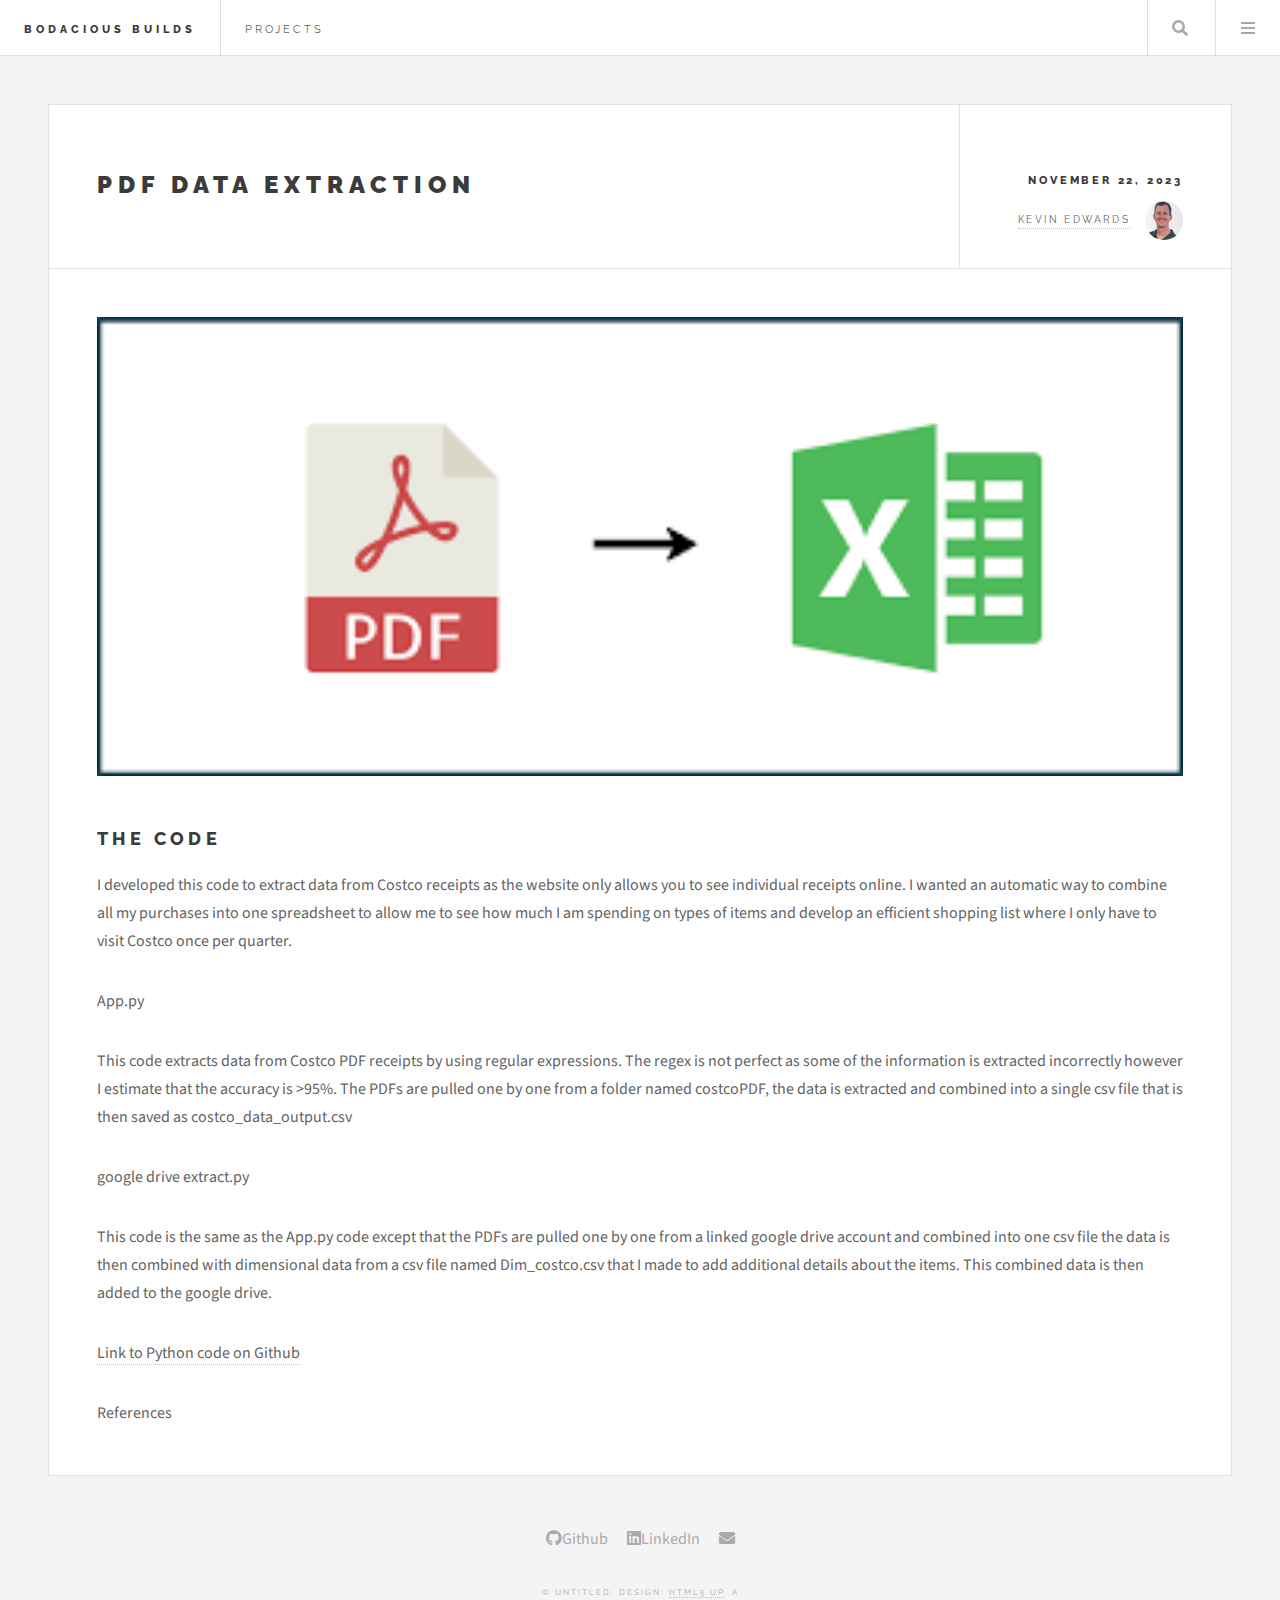
==== eink.html @ 1d0c74a5 "Rename eink to eink.html" ====
<!DOCTYPE HTML>
<!--
	Future Imperfect by HTML5 UP
	html5up.net | @ajlkn
	Free for personal and commercial use under the CCA 3.0 license (html5up.net/license)
-->
<html>
	<head>
		<title>PDF Data Extraction</title>
		<meta charset="utf-8" />
		<meta name="viewport" content="width=device-width, initial-scale=1, user-scalable=no" />
		<link rel="stylesheet" href="assets2/css/main.css" />
	</head>
	<body class="single is-preload">

		<!-- Wrapper -->
			<div id="wrapper">

				<!-- Header -->
					<header id="header">
						<h1><a href="index.html">Bodacious Builds</a></h1>
						<nav class="links">
							<ul>
								<li><a href="index.html">Projects</a></li>
								<!-- <li><a href="webapp.html">Web Application</a></li> -->
								<!-- <li><a href="#">Feugiat</a></li>
								<li><a href="#">Tempus</a></li>
								<li><a href="#">Adipiscing</a></li> -->
							</ul>
						</nav>
						<nav class="main">
							<ul>
								<li class="search">
									<a class="fa-search" href="#search">Search</a>
									<form id="search" method="get" action="#">
										<input type="text" name="query" placeholder="Search" />
									</form>
								</li>
								<li class="menu">
									<a class="fa-bars" href="#menu">Menu</a>
								</li>
							</ul>
						</nav>
					</header>

				<!-- Menu -->
					<section id="menu">

						<!-- Search -->
							<section>
								<form class="search" method="get" action="#">
									<input type="text" name="query" placeholder="Search" />
								</form>
							</section>

						<!-- Links -->
							<section>
								<ul class="links">
									<li>
										<a href="#">
											<h3>Lorem ipsum</h3>
											<p>Feugiat tempus veroeros dolor</p>
										</a>
									</li>
									<li>
										<a href="#">
											<h3>Dolor sit amet</h3>
											<p>Sed vitae justo condimentum</p>
										</a>
									</li>
									<li>
										<a href="#">
											<h3>Feugiat veroeros</h3>
											<p>Phasellus sed ultricies mi congue</p>
										</a>
									</li>
									<li>
										<a href="#">
											<h3>Etiam sed consequat</h3>
											<p>Porta lectus amet ultricies</p>
										</a>
									</li>
								</ul>
							</section>

						<!-- Actions -->
							<section>
								<ul class="actions stacked">
									<li><a href="#" class="button large fit">Log In</a></li>
								</ul>
							</section>

					</section>

				<!-- Main -->
					<div id="main">

						<!-- Post -->
							<article class="post">
								<header>
									<div class="title">
										<h2><a href="#">PDF Data Extraction</a></h2>
										
									</div>
									<div class="meta">
										<time class="published" datetime="2021-10-31">November 22, 2023</time>
										<a href="https://www.linkedin.com/in/kevin-edwards-a8335911/" class="author"><span class="name">Kevin Edwards</span><img src="images/avatar.png" alt="" /></a>
									</div>
								</header>
								<!-- <span class="image featured"><img src="images/2021_finished3.JPG"  alt="" /></span>
								<h2>Functionality</h2>
								<p> The new design functioned by the trick-or-treater pressing the button for the candy they wanted and the conveyor belt activated to dispense the candy to the ramp which would then fall in to the trick-or-treater's hand or bag. The button also updated the graph shown on the ipad. The LED lights did a chase pattern that was not tied to the buttons at all. It just cycled through the color spectrum in a loop. Also, as you may have already noticed, I ran out of white filament and replaced it with black for the nerds conveyor belt holder.</p> <h2>The Build</h2>
								<span class="image featured"><img src="images/2021_conveyor2.JPG" alt="" /></span> -->
                                <span class="image featured"><img src="images/pdf_to_excel.png"  alt="" /></span>
									<h2>The Code</h2>
										<p>I developed this code to extract data from Costco receipts as the website only allows you to see individual receipts online. I wanted an automatic way to combine all my purchases into one spreadsheet to allow me to see how much I am spending on types of items and develop an efficient shopping list where I only have to visit Costco once per quarter.</p>
								<p>App.py</p>
<p>This code extracts data from Costco PDF receipts by using regular expressions. The regex is not perfect as some of the information is extracted incorrectly however I estimate that the accuracy is >95%. The PDFs are pulled one by one from a folder named costcoPDF, the data is extracted and combined into a single csv file that is then saved as costco_data_output.csv
</p>
								<p>
google drive extract.py</p>
<p>
This code is the same as the App.py code except that the PDFs are pulled one by one from a linked google drive account and combined into one csv file the data is then combined with dimensional data from a csv file named Dim_costco.csv that I made to add additional details about the items. This combined data is then added to the google drive. </p>
									<p><a href="https://github.com/kedwards0107/costco_receipt">Link to Python code on Github</a></p>
								<p> References </p>
									

									<!-- <h2>The Data</h2>
								<span class="image featured"><img src="images/Data_2021.png" alt="" /></span>
								
								<p>As you can see in the google sheet screenshot above, it was a close race with KitKats bearly winning. This was a very busy year with 170 trick-or-treaters. 
									<p><a href="https://docs.google.com/spreadsheets/d/1M19RsCjI-zFv2LCHNa5BLOOcssgqaJ_JMMQyHRoKZlw/edit?usp=sharing">Link to the Google Sheet</a></p>
									<h2>Sources</h2>
									<p>Credit and thanks for how to link Python to Google Sheets goes to "Tech with Tim - Python Google Sheets API Tutorial - 2019" -  <a href="https://www.youtube.com/watch?v=cnPlKLEGR7E&list=LLQ9okj1k2C-JgQ5nJuMXRaA&index=17&t=372s">Link to YouTube video</a></p> -->
								<!-- <footer>
									<ul class="stats">
										<li><a href="#">General</a></li>
										<li><a href="#" class="icon solid fa-heart">28</a></li>
										<li><a href="#" class="icon solid fa-comment">128</a></li>
									</ul>
								</footer> -->
							</article>

					</div>

				<!-- Footer -->
					<section id="footer">
						<ul class="icons">
							<li><a href="https://github.com/kedwards0107"><span class="icon brands fa-github" class="label">Github</span></a></li>

							<li><a href="https://www.linkedin.com/in/kevin-edwards-a8335911/"><span class="icon brands fa-linkedin" class="icon brands fa-linkedin" class="label">LinkedIn</span></a></li>
							
							<li><a href="mailto: kedwards0107@gmail.com" class="icon solid fa-envelope"><span class="label">Email</span></a></li>
						</ul>
						<p class="copyright">&copy; Untitled. Design: <a href="http://html5up.net">HTML5 UP</a>. a</p>
					</section>

			</div>

		<!-- Scripts -->
			<script src="assets2/js/jquery.min.js"></script>
			<script src="assets2/js/browser.min.js"></script>
			<script src="assets2/js/breakpoints.min.js"></script>
			<script src="assets2/js/util.js"></script>
			<script src="assets2/js/main.js"></script>

	</body>
</html>
---- assets2/css/main.css ----
@import url(fontawesome-all.min.css);
@import url("https://fonts.googleapis.com/css?family=Source+Sans+Pro:400,700|Raleway:400,800,900");

/*
	Future Imperfect by HTML5 UP
	html5up.net | @ajlkn
	Free for personal and commercial use under the CCA 3.0 license (html5up.net/license)
*/

html, body, div, span, applet, object,
iframe, h1, h2, h3, h4, h5, h6, p, blockquote,
pre, a, abbr, acronym, address, big, cite,
code, del, dfn, em, img, ins, kbd, q, s, samp,
small, strike, strong, sub, sup, tt, var, b,
u, i, center, dl, dt, dd, ol, ul, li, fieldset,
form, label, legend, table, caption, tbody,
tfoot, thead, tr, th, td, article, aside,
canvas, details, embed, figure, figcaption,
footer, header, hgroup, menu, nav, output, ruby,
section, summary, time, mark, audio, video {
	margin: 0;
	padding: 0;
	border: 0;
	font-size: 100%;
	font: inherit;
	vertical-align: baseline;}

article, aside, details, figcaption, figure,
footer, header, hgroup, menu, nav, section {
	display: block;}

body {
	line-height: 1;
}

ol, ul {
	list-style: none;
}

blockquote, q {
	quotes: none;
}

	blockquote:before, blockquote:after, q:before, q:after {
		content: '';
		content: none;
	}

table {
	border-collapse: collapse;
	border-spacing: 0;
}

body {
	-webkit-text-size-adjust: none;
}

mark {
	background-color: transparent;
	color: inherit;
}

input::-moz-focus-inner {
	border: 0;
	padding: 0;
}

input, select, textarea {
	-moz-appearance: none;
	-webkit-appearance: none;
	-ms-appearance: none;
	appearance: none;
}

/* Basic */

	@-ms-viewport {
		width: device-width;
	}

	body {
		-ms-overflow-style: scrollbar;
	}

	@media screen and (max-width: 480px) {

		html, body {
			min-width: 320px;
		}

	}

	html {
		box-sizing: border-box;
	}

	*, *:before, *:after {
		box-sizing: inherit;
	}

	body {
		background: #f4f4f4;
	}

		body.is-preload *, body.is-preload *:before, body.is-preload *:after {
			-moz-animation: none !important;
			-webkit-animation: none !important;
			-ms-animation: none !important;
			animation: none !important;
			-moz-transition: none !important;
			-webkit-transition: none !important;
			-ms-transition: none !important;
			transition: none !important;
		}

/* Type */

	body, input, select, textarea {
		color: #646464;
		font-family: "Source Sans Pro", Helvetica, sans-serif;
		font-size: 14pt;
		font-weight: 400;
		line-height: 1.75;
	}

		@media screen and (max-width: 1680px) {

			body, input, select, textarea {
				font-size: 12pt;
			}

		}

		@media screen and (max-width: 1280px) {

			body, input, select, textarea {
				font-size: 12pt;
			}

		}

		@media screen and (max-width: 980px) {

			body, input, select, textarea {
				font-size: 12pt;
			}

		}

		@media screen and (max-width: 736px) {

			body, input, select, textarea {
				font-size: 12pt;
			}

		}

		@media screen and (max-width: 480px) {

			body, input, select, textarea {
				font-size: 12pt;
			}

		}

	a {
		-moz-transition: color 0.2s ease, border-bottom-color 0.2s ease;
		-webkit-transition: color 0.2s ease, border-bottom-color 0.2s ease;
		-ms-transition: color 0.2s ease, border-bottom-color 0.2s ease;
		transition: color 0.2s ease, border-bottom-color 0.2s ease;
		border-bottom: dotted 1px rgba(160, 160, 160, 0.65);
		color: inherit;
		text-decoration: none;
	}

		a:before {
			-moz-transition: color 0.2s ease;
			-webkit-transition: color 0.2s ease;
			-ms-transition: color 0.2s ease;
			transition: color 0.2s ease;
		}

		a:hover {
			border-bottom-color: transparent;
			color: #2ebaae !important;
		}

			a:hover:before {
				color: #2ebaae !important;
			}

	strong, b {
		color: #3c3b3b;
		font-weight: 700;
	}

	em, i {
		font-style: italic;
	}

	p {
		margin: 0 0 2em 0;
	}

	h1, h2, h3, h4, h5, h6 {
		color: #3c3b3b;
		font-family: "Raleway", Helvetica, sans-serif;
		font-weight: 800;
		letter-spacing: 0.25em;
		line-height: 1.65;
		margin: 0 0 1em 0;
		text-transform: uppercase;
	}

		h1 a, h2 a, h3 a, h4 a, h5 a, h6 a {
			color: inherit;
			border-bottom: 0;
		}

	h2 {
		font-size: 1.1em;
	}

	h3 {
		font-size: 0.9em;
	}

	h4 {
		font-size: 0.7em;
	}

	h5 {
		font-size: 0.7em;
	}

	h6 {
		font-size: 0.7em;
	}

	sub {
		font-size: 0.8em;
		position: relative;
		top: 0.5em;
	}

	sup {
		font-size: 0.8em;
		position: relative;
		top: -0.5em;
	}

	blockquote {
		border-left: solid 4px rgba(160, 160, 160, 0.3);
		font-style: italic;
		margin: 0 0 2em 0;
		padding: 0.5em 0 0.5em 2em;
	}

	code {
		background: rgba(160, 160, 160, 0.075);
		border: solid 1px rgba(160, 160, 160, 0.3);
		font-family: "Courier New", monospace;
		font-size: 0.9em;
		margin: 0 0.25em;
		padding: 0.25em 0.65em;
	}

	pre {
		-webkit-overflow-scrolling: touch;
		font-family: "Courier New", monospace;
		font-size: 0.9em;
		margin: 0 0 2em 0;
	}

		pre code {
			display: block;
			line-height: 1.75em;
			padding: 1em 1.5em;
			overflow-x: auto;
		}

	hr {
		border: 0;
		border-bottom: solid 1px rgba(160, 160, 160, 0.3);
		margin: 2em 0;
	}

		hr.major {
			margin: 3em 0;
		}

	.align-left {
		text-align: left;
	}

	.align-center {
		text-align: center;
	}

	.align-right {
		text-align: right;
	}

/* Row */

	.row {
		display: flex;
		flex-wrap: wrap;
		box-sizing: border-box;
		align-items: stretch;
	}

		.row > * {
			box-sizing: border-box;
		}

		.row.gtr-uniform > * > :last-child {
			margin-bottom: 0;
		}

		.row.aln-left {
			justify-content: flex-start;
		}

		.row.aln-center {
			justify-content: center;
		}

		.row.aln-right {
			justify-content: flex-end;
		}

		.row.aln-top {
			align-items: flex-start;
		}

		.row.aln-middle {
			align-items: center;
		}

		.row.aln-bottom {
			align-items: flex-end;
		}

		.row > .imp {
			order: -1;
		}

		.row > .col-1 {
			width: 8.33333%;
		}

		.row > .off-1 {
			margin-left: 8.33333%;
		}

		.row > .col-2 {
			width: 16.66667%;
		}

		.row > .off-2 {
			margin-left: 16.66667%;
		}

		.row > .col-3 {
			width: 25%;
		}

		.row > .off-3 {
			margin-left: 25%;
		}

		.row > .col-4 {
			width: 33.33333%;
		}

		.row > .off-4 {
			margin-left: 33.33333%;
		}

		.row > .col-5 {
			width: 41.66667%;
		}

		.row > .off-5 {
			margin-left: 41.66667%;
		}

		.row > .col-6 {
			width: 50%;
		}

		.row > .off-6 {
			margin-left: 50%;
		}

		.row > .col-7 {
			width: 58.33333%;
		}

		.row > .off-7 {
			margin-left: 58.33333%;
		}

		.row > .col-8 {
			width: 66.66667%;
		}

		.row > .off-8 {
			margin-left: 66.66667%;
		}

		.row > .col-9 {
			width: 75%;
		}

		.row > .off-9 {
			margin-left: 75%;
		}

		.row > .col-10 {
			width: 83.33333%;
		}

		.row > .off-10 {
			margin-left: 83.33333%;
		}

		.row > .col-11 {
			width: 91.66667%;
		}

		.row > .off-11 {
			margin-left: 91.66667%;
		}

		.row > .col-12 {
			width: 100%;
		}

		.row > .off-12 {
			margin-left: 100%;
		}

		.row.gtr-0 {
			margin-top: 0;
			margin-left: 0em;
		}

			.row.gtr-0 > * {
				padding: 0 0 0 0em;
			}

			.row.gtr-0.gtr-uniform {
				margin-top: 0em;
			}

				.row.gtr-0.gtr-uniform > * {
					padding-top: 0em;
				}

		.row.gtr-25 {
			margin-top: 0;
			margin-left: -0.25em;
		}

			.row.gtr-25 > * {
				padding: 0 0 0 0.25em;
			}

			.row.gtr-25.gtr-uniform {
				margin-top: -0.25em;
			}

				.row.gtr-25.gtr-uniform > * {
					padding-top: 0.25em;
				}

		.row.gtr-50 {
			margin-top: 0;
			margin-left: -0.5em;
		}

			.row.gtr-50 > * {
				padding: 0 0 0 0.5em;
			}

			.row.gtr-50.gtr-uniform {
				margin-top: -0.5em;
			}

				.row.gtr-50.gtr-uniform > * {
					padding-top: 0.5em;
				}

		.row {
			margin-top: 0;
			margin-left: -1em;
		}

			.row > * {
				padding: 0 0 0 1em;
			}

			.row.gtr-uniform {
				margin-top: -1em;
			}

				.row.gtr-uniform > * {
					padding-top: 1em;
				}

		.row.gtr-150 {
			margin-top: 0;
			margin-left: -1.5em;
		}

			.row.gtr-150 > * {
				padding: 0 0 0 1.5em;
			}

			.row.gtr-150.gtr-uniform {
				margin-top: -1.5em;
			}

				.row.gtr-150.gtr-uniform > * {
					padding-top: 1.5em;
				}

		.row.gtr-200 {
			margin-top: 0;
			margin-left: -2em;
		}

			.row.gtr-200 > * {
				padding: 0 0 0 2em;
			}

			.row.gtr-200.gtr-uniform {
				margin-top: -2em;
			}

				.row.gtr-200.gtr-uniform > * {
					padding-top: 2em;
				}

		@media screen and (max-width: 1680px) {

			.row {
				display: flex;
				flex-wrap: wrap;
				box-sizing: border-box;
				align-items: stretch;
			}

				.row > * {
					box-sizing: border-box;
				}

				.row.gtr-uniform > * > :last-child {
					margin-bottom: 0;
				}

				.row.aln-left {
					justify-content: flex-start;
				}

				.row.aln-center {
					justify-content: center;
				}

				.row.aln-right {
					justify-content: flex-end;
				}

				.row.aln-top {
					align-items: flex-start;
				}

				.row.aln-middle {
					align-items: center;
				}

				.row.aln-bottom {
					align-items: flex-end;
				}

				.row > .imp-xlarge {
					order: -1;
				}

				.row > .col-1-xlarge {
					width: 8.33333%;
				}

				.row > .off-1-xlarge {
					margin-left: 8.33333%;
				}

				.row > .col-2-xlarge {
					width: 16.66667%;
				}

				.row > .off-2-xlarge {
					margin-left: 16.66667%;
				}

				.row > .col-3-xlarge {
					width: 25%;
				}

				.row > .off-3-xlarge {
					margin-left: 25%;
				}

				.row > .col-4-xlarge {
					width: 33.33333%;
				}

				.row > .off-4-xlarge {
					margin-left: 33.33333%;
				}

				.row > .col-5-xlarge {
					width: 41.66667%;
				}

				.row > .off-5-xlarge {
					margin-left: 41.66667%;
				}

				.row > .col-6-xlarge {
					width: 50%;
				}

				.row > .off-6-xlarge {
					margin-left: 50%;
				}

				.row > .col-7-xlarge {
					width: 58.33333%;
				}

				.row > .off-7-xlarge {
					margin-left: 58.33333%;
				}

				.row > .col-8-xlarge {
					width: 66.66667%;
				}

				.row > .off-8-xlarge {
					margin-left: 66.66667%;
				}

				.row > .col-9-xlarge {
					width: 75%;
				}

				.row > .off-9-xlarge {
					margin-left: 75%;
				}

				.row > .col-10-xlarge {
					width: 83.33333%;
				}

				.row > .off-10-xlarge {
					margin-left: 83.33333%;
				}

				.row > .col-11-xlarge {
					width: 91.66667%;
				}

				.row > .off-11-xlarge {
					margin-left: 91.66667%;
				}

				.row > .col-12-xlarge {
					width: 100%;
				}

				.row > .off-12-xlarge {
					margin-left: 100%;
				}

				.row.gtr-0 {
					margin-top: 0;
					margin-left: 0em;
				}

					.row.gtr-0 > * {
						padding: 0 0 0 0em;
					}

					.row.gtr-0.gtr-uniform {
						margin-top: 0em;
					}

						.row.gtr-0.gtr-uniform > * {
							padding-top: 0em;
						}

				.row.gtr-25 {
					margin-top: 0;
					margin-left: -0.25em;
				}

					.row.gtr-25 > * {
						padding: 0 0 0 0.25em;
					}

					.row.gtr-25.gtr-uniform {
						margin-top: -0.25em;
					}

						.row.gtr-25.gtr-uniform > * {
							padding-top: 0.25em;
						}

				.row.gtr-50 {
					margin-top: 0;
					margin-left: -0.5em;
				}

					.row.gtr-50 > * {
						padding: 0 0 0 0.5em;
					}

					.row.gtr-50.gtr-uniform {
						margin-top: -0.5em;
					}

						.row.gtr-50.gtr-uniform > * {
							padding-top: 0.5em;
						}

				.row {
					margin-top: 0;
					margin-left: -1em;
				}

					.row > * {
						padding: 0 0 0 1em;
					}

					.row.gtr-uniform {
						margin-top: -1em;
					}

						.row.gtr-uniform > * {
							padding-top: 1em;
						}

				.row.gtr-150 {
					margin-top: 0;
					margin-left: -1.5em;
				}

					.row.gtr-150 > * {
						padding: 0 0 0 1.5em;
					}

					.row.gtr-150.gtr-uniform {
						margin-top: -1.5em;
					}

						.row.gtr-150.gtr-uniform > * {
							padding-top: 1.5em;
						}

				.row.gtr-200 {
					margin-top: 0;
					margin-left: -2em;
				}

					.row.gtr-200 > * {
						padding: 0 0 0 2em;
					}

					.row.gtr-200.gtr-uniform {
						margin-top: -2em;
					}

						.row.gtr-200.gtr-uniform > * {
							padding-top: 2em;
						}

		}

		@media screen and (max-width: 1280px) {

			.row {
				display: flex;
				flex-wrap: wrap;
				box-sizing: border-box;
				align-items: stretch;
			}

				.row > * {
					box-sizing: border-box;
				}

				.row.gtr-uniform > * > :last-child {
					margin-bottom: 0;
				}

				.row.aln-left {
					justify-content: flex-start;
				}

				.row.aln-center {
					justify-content: center;
				}

				.row.aln-right {
					justify-content: flex-end;
				}

				.row.aln-top {
					align-items: flex-start;
				}

				.row.aln-middle {
					align-items: center;
				}

				.row.aln-bottom {
					align-items: flex-end;
				}

				.row > .imp-large {
					order: -1;
				}

				.row > .col-1-large {
					width: 8.33333%;
				}

				.row > .off-1-large {
					margin-left: 8.33333%;
				}

				.row > .col-2-large {
					width: 16.66667%;
				}

				.row > .off-2-large {
					margin-left: 16.66667%;
				}

				.row > .col-3-large {
					width: 25%;
				}

				.row > .off-3-large {
					margin-left: 25%;
				}

				.row > .col-4-large {
					width: 33.33333%;
				}

				.row > .off-4-large {
					margin-left: 33.33333%;
				}

				.row > .col-5-large {
					width: 41.66667%;
				}

				.row > .off-5-large {
					margin-left: 41.66667%;
				}

				.row > .col-6-large {
					width: 50%;
				}

				.row > .off-6-large {
					margin-left: 50%;
				}

				.row > .col-7-large {
					width: 58.33333%;
				}

				.row > .off-7-large {
					margin-left: 58.33333%;
				}

				.row > .col-8-large {
					width: 66.66667%;
				}

				.row > .off-8-large {
					margin-left: 66.66667%;
				}

				.row > .col-9-large {
					width: 75%;
				}

				.row > .off-9-large {
					margin-left: 75%;
				}

				.row > .col-10-large {
					width: 83.33333%;
				}

				.row > .off-10-large {
					margin-left: 83.33333%;
				}

				.row > .col-11-large {
					width: 91.66667%;
				}

				.row > .off-11-large {
					margin-left: 91.66667%;
				}

				.row > .col-12-large {
					width: 100%;
				}

				.row > .off-12-large {
					margin-left: 100%;
				}

				.row.gtr-0 {
					margin-top: 0;
					margin-left: 0em;
				}

					.row.gtr-0 > * {
						padding: 0 0 0 0em;
					}

					.row.gtr-0.gtr-uniform {
						margin-top: 0em;
					}

						.row.gtr-0.gtr-uniform > * {
							padding-top: 0em;
						}

				.row.gtr-25 {
					margin-top: 0;
					margin-left: -0.25em;
				}

					.row.gtr-25 > * {
						padding: 0 0 0 0.25em;
					}

					.row.gtr-25.gtr-uniform {
						margin-top: -0.25em;
					}

						.row.gtr-25.gtr-uniform > * {
							padding-top: 0.25em;
						}

				.row.gtr-50 {
					margin-top: 0;
					margin-left: -0.5em;
				}

					.row.gtr-50 > * {
						padding: 0 0 0 0.5em;
					}

					.row.gtr-50.gtr-uniform {
						margin-top: -0.5em;
					}

						.row.gtr-50.gtr-uniform > * {
							padding-top: 0.5em;
						}

				.row {
					margin-top: 0;
					margin-left: -1em;
				}

					.row > * {
						padding: 0 0 0 1em;
					}

					.row.gtr-uniform {
						margin-top: -1em;
					}

						.row.gtr-uniform > * {
							padding-top: 1em;
						}

				.row.gtr-150 {
					margin-top: 0;
					margin-left: -1.5em;
				}

					.row.gtr-150 > * {
						padding: 0 0 0 1.5em;
					}

					.row.gtr-150.gtr-uniform {
						margin-top: -1.5em;
					}

						.row.gtr-150.gtr-uniform > * {
							padding-top: 1.5em;
						}

				.row.gtr-200 {
					margin-top: 0;
					margin-left: -2em;
				}

					.row.gtr-200 > * {
						padding: 0 0 0 2em;
					}

					.row.gtr-200.gtr-uniform {
						margin-top: -2em;
					}

						.row.gtr-200.gtr-uniform > * {
							padding-top: 2em;
						}

		}

		@media screen and (max-width: 980px) {

			.row {
				display: flex;
				flex-wrap: wrap;
				box-sizing: border-box;
				align-items: stretch;
			}

				.row > * {
					box-sizing: border-box;
				}

				.row.gtr-uniform > * > :last-child {
					margin-bottom: 0;
				}

				.row.aln-left {
					justify-content: flex-start;
				}

				.row.aln-center {
					justify-content: center;
				}

				.row.aln-right {
					justify-content: flex-end;
				}

				.row.aln-top {
					align-items: flex-start;
				}

				.row.aln-middle {
					align-items: center;
				}

				.row.aln-bottom {
					align-items: flex-end;
				}

				.row > .imp-medium {
					order: -1;
				}

				.row > .col-1-medium {
					width: 8.33333%;
				}

				.row > .off-1-medium {
					margin-left: 8.33333%;
				}

				.row > .col-2-medium {
					width: 16.66667%;
				}

				.row > .off-2-medium {
					margin-left: 16.66667%;
				}

				.row > .col-3-medium {
					width: 25%;
				}

				.row > .off-3-medium {
					margin-left: 25%;
				}

				.row > .col-4-medium {
					width: 33.33333%;
				}

				.row > .off-4-medium {
					margin-left: 33.33333%;
				}

				.row > .col-5-medium {
					width: 41.66667%;
				}

				.row > .off-5-medium {
					margin-left: 41.66667%;
				}

				.row > .col-6-medium {
					width: 50%;
				}

				.row > .off-6-medium {
					margin-left: 50%;
				}

				.row > .col-7-medium {
					width: 58.33333%;
				}

				.row > .off-7-medium {
					margin-left: 58.33333%;
				}

				.row > .col-8-medium {
					width: 66.66667%;
				}

				.row > .off-8-medium {
					margin-left: 66.66667%;
				}

				.row > .col-9-medium {
					width: 75%;
				}

				.row > .off-9-medium {
					margin-left: 75%;
				}

				.row > .col-10-medium {
					width: 83.33333%;
				}

				.row > .off-10-medium {
					margin-left: 83.33333%;
				}

				.row > .col-11-medium {
					width: 91.66667%;
				}

				.row > .off-11-medium {
					margin-left: 91.66667%;
				}

				.row > .col-12-medium {
					width: 100%;
				}

				.row > .off-12-medium {
					margin-left: 100%;
				}

				.row.gtr-0 {
					margin-top: 0;
					margin-left: 0em;
				}

					.row.gtr-0 > * {
						padding: 0 0 0 0em;
					}

					.row.gtr-0.gtr-uniform {
						margin-top: 0em;
					}

						.row.gtr-0.gtr-uniform > * {
							padding-top: 0em;
						}

				.row.gtr-25 {
					margin-top: 0;
					margin-left: -0.25em;
				}

					.row.gtr-25 > * {
						padding: 0 0 0 0.25em;
					}

					.row.gtr-25.gtr-uniform {
						margin-top: -0.25em;
					}

						.row.gtr-25.gtr-uniform > * {
							padding-top: 0.25em;
						}

				.row.gtr-50 {
					margin-top: 0;
					margin-left: -0.5em;
				}

					.row.gtr-50 > * {
						padding: 0 0 0 0.5em;
					}

					.row.gtr-50.gtr-uniform {
						margin-top: -0.5em;
					}

						.row.gtr-50.gtr-uniform > * {
							padding-top: 0.5em;
						}

				.row {
					margin-top: 0;
					margin-left: -1em;
				}

					.row > * {
						padding: 0 0 0 1em;
					}

					.row.gtr-uniform {
						margin-top: -1em;
					}

						.row.gtr-uniform > * {
							padding-top: 1em;
						}

				.row.gtr-150 {
					margin-top: 0;
					margin-left: -1.5em;
				}

					.row.gtr-150 > * {
						padding: 0 0 0 1.5em;
					}

					.row.gtr-150.gtr-uniform {
						margin-top: -1.5em;
					}

						.row.gtr-150.gtr-uniform > * {
							padding-top: 1.5em;
						}

				.row.gtr-200 {
					margin-top: 0;
					margin-left: -2em;
				}

					.row.gtr-200 > * {
						padding: 0 0 0 2em;
					}

					.row.gtr-200.gtr-uniform {
						margin-top: -2em;
					}

						.row.gtr-200.gtr-uniform > * {
							padding-top: 2em;
						}

		}

		@media screen and (max-width: 736px) {

			.row {
				display: flex;
				flex-wrap: wrap;
				box-sizing: border-box;
				align-items: stretch;
			}

				.row > * {
					box-sizing: border-box;
				}

				.row.gtr-uniform > * > :last-child {
					margin-bottom: 0;
				}

				.row.aln-left {
					justify-content: flex-start;
				}

				.row.aln-center {
					justify-content: center;
				}

				.row.aln-right {
					justify-content: flex-end;
				}

				.row.aln-top {
					align-items: flex-start;
				}

				.row.aln-middle {
					align-items: center;
				}

				.row.aln-bottom {
					align-items: flex-end;
				}

				.row > .imp-small {
					order: -1;
				}

				.row > .col-1-small {
					width: 8.33333%;
				}

				.row > .off-1-small {
					margin-left: 8.33333%;
				}

				.row > .col-2-small {
					width: 16.66667%;
				}

				.row > .off-2-small {
					margin-left: 16.66667%;
				}

				.row > .col-3-small {
					width: 25%;
				}

				.row > .off-3-small {
					margin-left: 25%;
				}

				.row > .col-4-small {
					width: 33.33333%;
				}

				.row > .off-4-small {
					margin-left: 33.33333%;
				}

				.row > .col-5-small {
					width: 41.66667%;
				}

				.row > .off-5-small {
					margin-left: 41.66667%;
				}

				.row > .col-6-small {
					width: 50%;
				}

				.row > .off-6-small {
					margin-left: 50%;
				}

				.row > .col-7-small {
					width: 58.33333%;
				}

				.row > .off-7-small {
					margin-left: 58.33333%;
				}

				.row > .col-8-small {
					width: 66.66667%;
				}

				.row > .off-8-small {
					margin-left: 66.66667%;
				}

				.row > .col-9-small {
					width: 75%;
				}

				.row > .off-9-small {
					margin-left: 75%;
				}

				.row > .col-10-small {
					width: 83.33333%;
				}

				.row > .off-10-small {
					margin-left: 83.33333%;
				}

				.row > .col-11-small {
					width: 91.66667%;
				}

				.row > .off-11-small {
					margin-left: 91.66667%;
				}

				.row > .col-12-small {
					width: 100%;
				}

				.row > .off-12-small {
					margin-left: 100%;
				}

				.row.gtr-0 {
					margin-top: 0;
					margin-left: 0em;
				}

					.row.gtr-0 > * {
						padding: 0 0 0 0em;
					}

					.row.gtr-0.gtr-uniform {
						margin-top: 0em;
					}

						.row.gtr-0.gtr-uniform > * {
							padding-top: 0em;
						}

				.row.gtr-25 {
					margin-top: 0;
					margin-left: -0.25em;
				}

					.row.gtr-25 > * {
						padding: 0 0 0 0.25em;
					}

					.row.gtr-25.gtr-uniform {
						margin-top: -0.25em;
					}

						.row.gtr-25.gtr-uniform > * {
							padding-top: 0.25em;
						}

				.row.gtr-50 {
					margin-top: 0;
					margin-left: -0.5em;
				}

					.row.gtr-50 > * {
						padding: 0 0 0 0.5em;
					}

					.row.gtr-50.gtr-uniform {
						margin-top: -0.5em;
					}

						.row.gtr-50.gtr-uniform > * {
							padding-top: 0.5em;
						}

				.row {
					margin-top: 0;
					margin-left: -1em;
				}

					.row > * {
						padding: 0 0 0 1em;
					}

					.row.gtr-uniform {
						margin-top: -1em;
					}

						.row.gtr-uniform > * {
							padding-top: 1em;
						}

				.row.gtr-150 {
					margin-top: 0;
					margin-left: -1.5em;
				}

					.row.gtr-150 > * {
						padding: 0 0 0 1.5em;
					}

					.row.gtr-150.gtr-uniform {
						margin-top: -1.5em;
					}

						.row.gtr-150.gtr-uniform > * {
							padding-top: 1.5em;
						}

				.row.gtr-200 {
					margin-top: 0;
					margin-left: -2em;
				}

					.row.gtr-200 > * {
						padding: 0 0 0 2em;
					}

					.row.gtr-200.gtr-uniform {
						margin-top: -2em;
					}

						.row.gtr-200.gtr-uniform > * {
							padding-top: 2em;
						}

		}

		@media screen and (max-width: 480px) {

			.row {
				display: flex;
				flex-wrap: wrap;
				box-sizing: border-box;
				align-items: stretch;
			}

				.row > * {
					box-sizing: border-box;
				}

				.row.gtr-uniform > * > :last-child {
					margin-bottom: 0;
				}

				.row.aln-left {
					justify-content: flex-start;
				}

				.row.aln-center {
					justify-content: center;
				}

				.row.aln-right {
					justify-content: flex-end;
				}

				.row.aln-top {
					align-items: flex-start;
				}

				.row.aln-middle {
					align-items: center;
				}

				.row.aln-bottom {
					align-items: flex-end;
				}

				.row > .imp-xsmall {
					order: -1;
				}

				.row > .col-1-xsmall {
					width: 8.33333%;
				}

				.row > .off-1-xsmall {
					margin-left: 8.33333%;
				}

				.row > .col-2-xsmall {
					width: 16.66667%;
				}

				.row > .off-2-xsmall {
					margin-left: 16.66667%;
				}

				.row > .col-3-xsmall {
					width: 25%;
				}

				.row > .off-3-xsmall {
					margin-left: 25%;
				}

				.row > .col-4-xsmall {
					width: 33.33333%;
				}

				.row > .off-4-xsmall {
					margin-left: 33.33333%;
				}

				.row > .col-5-xsmall {
					width: 41.66667%;
				}

				.row > .off-5-xsmall {
					margin-left: 41.66667%;
				}

				.row > .col-6-xsmall {
					width: 50%;
				}

				.row > .off-6-xsmall {
					margin-left: 50%;
				}

				.row > .col-7-xsmall {
					width: 58.33333%;
				}

				.row > .off-7-xsmall {
					margin-left: 58.33333%;
				}

				.row > .col-8-xsmall {
					width: 66.66667%;
				}

				.row > .off-8-xsmall {
					margin-left: 66.66667%;
				}

				.row > .col-9-xsmall {
					width: 75%;
				}

				.row > .off-9-xsmall {
					margin-left: 75%;
				}

				.row > .col-10-xsmall {
					width: 83.33333%;
				}

				.row > .off-10-xsmall {
					margin-left: 83.33333%;
				}

				.row > .col-11-xsmall {
					width: 91.66667%;
				}

				.row > .off-11-xsmall {
					margin-left: 91.66667%;
				}

				.row > .col-12-xsmall {
					width: 100%;
				}

				.row > .off-12-xsmall {
					margin-left: 100%;
				}

				.row.gtr-0 {
					margin-top: 0;
					margin-left: 0em;
				}

					.row.gtr-0 > * {
						padding: 0 0 0 0em;
					}

					.row.gtr-0.gtr-uniform {
						margin-top: 0em;
					}

						.row.gtr-0.gtr-uniform > * {
							padding-top: 0em;
						}

				.row.gtr-25 {
					margin-top: 0;
					margin-left: -0.25em;
				}

					.row.gtr-25 > * {
						padding: 0 0 0 0.25em;
					}

					.row.gtr-25.gtr-uniform {
						margin-top: -0.25em;
					}

						.row.gtr-25.gtr-uniform > * {
							padding-top: 0.25em;
						}

				.row.gtr-50 {
					margin-top: 0;
					margin-left: -0.5em;
				}

					.row.gtr-50 > * {
						padding: 0 0 0 0.5em;
					}

					.row.gtr-50.gtr-uniform {
						margin-top: -0.5em;
					}

						.row.gtr-50.gtr-uniform > * {
							padding-top: 0.5em;
						}

				.row {
					margin-top: 0;
					margin-left: -1em;
				}

					.row > * {
						padding: 0 0 0 1em;
					}

					.row.gtr-uniform {
						margin-top: -1em;
					}

						.row.gtr-uniform > * {
							padding-top: 1em;
						}

				.row.gtr-150 {
					margin-top: 0;
					margin-left: -1.5em;
				}

					.row.gtr-150 > * {
						padding: 0 0 0 1.5em;
					}

					.row.gtr-150.gtr-uniform {
						margin-top: -1.5em;
					}

						.row.gtr-150.gtr-uniform > * {
							padding-top: 1.5em;
						}

				.row.gtr-200 {
					margin-top: 0;
					margin-left: -2em;
				}

					.row.gtr-200 > * {
						padding: 0 0 0 2em;
					}

					.row.gtr-200.gtr-uniform {
						margin-top: -2em;
					}

						.row.gtr-200.gtr-uniform > * {
							padding-top: 2em;
						}

		}

/* Author */

	.author {
		display: -moz-flex;
		display: -webkit-flex;
		display: -ms-flex;
		display: flex;
		-moz-flex-direction: row;
		-webkit-flex-direction: row;
		-ms-flex-direction: row;
		flex-direction: row;
		-moz-align-items: center;
		-webkit-align-items: center;
		-ms-align-items: center;
		align-items: center;
		-moz-justify-content: -moz-flex-end;
		-webkit-justify-content: -webkit-flex-end;
		-ms-justify-content: -ms-flex-end;
		justify-content: flex-end;
		border-bottom: 0;
		font-family: "Raleway", Helvetica, sans-serif;
		font-size: 0.6em;
		font-weight: 400;
		letter-spacing: 0.25em;
		text-transform: uppercase;
		white-space: nowrap;
	}

		.author .name {
			-moz-transition: border-bottom-color 0.2s ease;
			-webkit-transition: border-bottom-color 0.2s ease;
			-ms-transition: border-bottom-color 0.2s ease;
			transition: border-bottom-color 0.2s ease;
			border-bottom: dotted 1px rgba(160, 160, 160, 0.65);
			display: block;
			margin: 0 1.5em 0 0;
		}

		.author img {
			border-radius: 100%;
			display: block;
			width: 4em;
		}

		.author:hover .name {
			border-bottom-color: transparent;
		}

/* Blurb */

	.blurb h2 {
		font-size: 0.8em;
		margin: 0 0 1.5em 0;
	}

	.blurb h3 {
		font-size: 0.7em;
	}

	.blurb p {
		font-size: 0.9em;
	}

/* Box */

	.box {
		border: solid 1px rgba(160, 160, 160, 0.3);
		margin-bottom: 2em;
		padding: 1.5em;
	}

		.box > :last-child,
		.box > :last-child > :last-child,
		.box > :last-child > :last-child > :last-child {
			margin-bottom: 0;
		}

		.box.alt {
			border: 0;
			border-radius: 0;
			padding: 0;
		}

/* Button */

	input[type="submit"],
	input[type="reset"],
	input[type="button"],
	button,
	.button {
		-moz-appearance: none;
		-webkit-appearance: none;
		-ms-appearance: none;
		appearance: none;
		-moz-transition: background-color 0.2s ease, box-shadow 0.2s ease, color 0.2s ease;
		-webkit-transition: background-color 0.2s ease, box-shadow 0.2s ease, color 0.2s ease;
		-ms-transition: background-color 0.2s ease, box-shadow 0.2s ease, color 0.2s ease;
		transition: background-color 0.2s ease, box-shadow 0.2s ease, color 0.2s ease;
		background-color: transparent;
		border: 0;
		box-shadow: inset 0 0 0 1px rgba(160, 160, 160, 0.3);
		color: #3c3b3b !important;
		cursor: pointer;
		display: inline-block;
		font-family: "Raleway", Helvetica, sans-serif;
		font-size: 0.6em;
		font-weight: 800;
		height: 4.8125em;
		letter-spacing: 0.25em;
		line-height: 4.8125em;
		padding: 0 2.5em;
		text-align: center;
		text-decoration: none;
		text-transform: uppercase;
		white-space: nowrap;
	}

		input[type="submit"]:hover,
		input[type="reset"]:hover,
		input[type="button"]:hover,
		button:hover,
		.button:hover {
			box-shadow: inset 0 0 0 1px #2ebaae;
			color: #2ebaae !important;
		}

			input[type="submit"]:hover:active,
			input[type="reset"]:hover:active,
			input[type="button"]:hover:active,
			button:hover:active,
			.button:hover:active {
				background-color: rgba(46, 186, 174, 0.05);
			}

		input[type="submit"]:before, input[type="submit"]:after,
		input[type="reset"]:before,
		input[type="reset"]:after,
		input[type="button"]:before,
		input[type="button"]:after,
		button:before,
		button:after,
		.button:before,
		.button:after {
			color: #aaaaaa;
			position: relative;
		}

		input[type="submit"]:before,
		input[type="reset"]:before,
		input[type="button"]:before,
		button:before,
		.button:before {
			left: -1em;
			padding: 0 0 0 0.75em;
		}

		input[type="submit"]:after,
		input[type="reset"]:after,
		input[type="button"]:after,
		button:after,
		.button:after {
			left: 1em;
			padding: 0 0.75em 0 0;
		}

		input[type="submit"].fit,
		input[type="reset"].fit,
		input[type="button"].fit,
		button.fit,
		.button.fit {
			width: 100%;
		}

		input[type="submit"].large,
		input[type="reset"].large,
		input[type="button"].large,
		button.large,
		.button.large {
			font-size: 0.7em;
			padding: 0 3em;
		}

		input[type="submit"].small,
		input[type="reset"].small,
		input[type="button"].small,
		button.small,
		.button.small {
			font-size: 0.5em;
		}

		input[type="submit"].disabled, input[type="submit"]:disabled,
		input[type="reset"].disabled,
		input[type="reset"]:disabled,
		input[type="button"].disabled,
		input[type="button"]:disabled,
		button.disabled,
		button:disabled,
		.button.disabled,
		.button:disabled {
			pointer-events: none;
			color: rgba(160, 160, 160, 0.3) !important;
		}

			input[type="submit"].disabled:before, input[type="submit"]:disabled:before,
			input[type="reset"].disabled:before,
			input[type="reset"]:disabled:before,
			input[type="button"].disabled:before,
			input[type="button"]:disabled:before,
			button.disabled:before,
			button:disabled:before,
			.button.disabled:before,
			.button:disabled:before {
				color: rgba(160, 160, 160, 0.3) !important;
			}

/* Form */

	form {
		margin: 0 0 2em 0;
	}

		form.search {
			text-decoration: none;
			position: relative;
		}

			form.search:before {
				-moz-osx-font-smoothing: grayscale;
				-webkit-font-smoothing: antialiased;
				display: inline-block;
				font-style: normal;
				font-variant: normal;
				text-rendering: auto;
				line-height: 1;
				text-transform: none !important;
				font-family: 'Font Awesome 5 Free';
				font-weight: 900;
			}

			form.search:before {
				color: #aaaaaa;
				content: '\f002';
				display: block;
				height: 2.75em;
				left: 0;
				line-height: 2.75em;
				position: absolute;
				text-align: center;
				top: 0;
				width: 2.5em;
			}

			form.search > input:first-child {
				padding-left: 2.5em;
			}

	label {
		color: #3c3b3b;
		display: block;
		font-size: 0.9em;
		font-weight: 700;
		margin: 0 0 1em 0;
	}

	input[type="text"],
	input[type="password"],
	input[type="email"],
	input[type="tel"],
	select,
	textarea {
		-moz-appearance: none;
		-webkit-appearance: none;
		-ms-appearance: none;
		appearance: none;
		background: rgba(160, 160, 160, 0.075);
		border: none;
		border: solid 1px rgba(160, 160, 160, 0.3);
		border-radius: 0;
		color: inherit;
		display: block;
		outline: 0;
		padding: 0 1em;
		text-decoration: none;
		width: 100%;
	}

		input[type="text"]:invalid,
		input[type="password"]:invalid,
		input[type="email"]:invalid,
		input[type="tel"]:invalid,
		select:invalid,
		textarea:invalid {
			box-shadow: none;
		}

		input[type="text"]:focus,
		input[type="password"]:focus,
		input[type="email"]:focus,
		input[type="tel"]:focus,
		select:focus,
		textarea:focus {
			border-color: #2ebaae;
			box-shadow: inset 0 0 0 1px #2ebaae;
		}

	.select-wrapper {
		text-decoration: none;
		display: block;
		position: relative;
	}

		.select-wrapper:before {
			-moz-osx-font-smoothing: grayscale;
			-webkit-font-smoothing: antialiased;
			display: inline-block;
			font-style: normal;
			font-variant: normal;
			text-rendering: auto;
			line-height: 1;
			text-transform: none !important;
			font-family: 'Font Awesome 5 Free';
			font-weight: 900;
		}

		.select-wrapper:before {
			color: rgba(160, 160, 160, 0.3);
			content: '\f078';
			display: block;
			height: 2.75em;
			line-height: 2.75em;
			pointer-events: none;
			position: absolute;
			right: 0;
			text-align: center;
			top: 0;
			width: 2.75em;
		}

		.select-wrapper select::-ms-expand {
			display: none;
		}

	select {
		background-image: url("data:image/svg+xml;charset=utf8,%3Csvg xmlns='http://www.w3.org/2000/svg' width='40' height='40' preserveAspectRatio='none' viewBox='0 0 40 40'%3E%3Cpath d='M9.4,12.3l10.4,10.4l10.4-10.4c0.2-0.2,0.5-0.4,0.9-0.4c0.3,0,0.6,0.1,0.9,0.4l3.3,3.3c0.2,0.2,0.4,0.5,0.4,0.9 c0,0.4-0.1,0.6-0.4,0.9L20.7,31.9c-0.2,0.2-0.5,0.4-0.9,0.4c-0.3,0-0.6-0.1-0.9-0.4L4.3,17.3c-0.2-0.2-0.4-0.5-0.4-0.9 c0-0.4,0.1-0.6,0.4-0.9l3.3-3.3c0.2-0.2,0.5-0.4,0.9-0.4S9.1,12.1,9.4,12.3z' fill='rgba(160, 160, 160, 0.3)' /%3E%3C/svg%3E");
		background-size: 1.25rem;
		background-repeat: no-repeat;
		background-position: calc(100% - 1rem) center;
		height: 2.75em;
		padding-right: 2.75em;
		text-overflow: ellipsis;
	}

		select option {
			color: #3c3b3b;
			background: #ffffff;
		}

		select:focus::-ms-value {
			background-color: transparent;
		}

		select::-ms-expand {
			display: none;
		}

	input[type="text"],
	input[type="password"],
	input[type="email"],
	select {
		height: 2.75em;
	}

	textarea {
		padding: 0.75em 1em;
	}

	input[type="checkbox"],
	input[type="radio"] {
		-moz-appearance: none;
		-webkit-appearance: none;
		-ms-appearance: none;
		appearance: none;
		display: block;
		float: left;
		margin-right: -2em;
		opacity: 0;
		width: 1em;
		z-index: -1;
	}

		input[type="checkbox"] + label,
		input[type="radio"] + label {
			text-decoration: none;
			color: #646464;
			cursor: pointer;
			display: inline-block;
			font-size: 1em;
			font-weight: 400;
			padding-left: 2.4em;
			padding-right: 0.75em;
			position: relative;
		}

			input[type="checkbox"] + label:before,
			input[type="radio"] + label:before {
				-moz-osx-font-smoothing: grayscale;
				-webkit-font-smoothing: antialiased;
				display: inline-block;
				font-style: normal;
				font-variant: normal;
				text-rendering: auto;
				line-height: 1;
				text-transform: none !important;
				font-family: 'Font Awesome 5 Free';
				font-weight: 900;
			}

			input[type="checkbox"] + label:before,
			input[type="radio"] + label:before {
				background: rgba(160, 160, 160, 0.075);
				border: solid 1px rgba(160, 160, 160, 0.3);
				content: '';
				display: inline-block;
				font-size: 0.8em;
				height: 2.0625em;
				left: 0;
				line-height: 2.0625em;
				position: absolute;
				text-align: center;
				top: 0;
				width: 2.0625em;
			}

		input[type="checkbox"]:checked + label:before,
		input[type="radio"]:checked + label:before {
			background: #3c3b3b;
			border-color: #3c3b3b;
			color: #ffffff;
			content: '\f00c';
		}

		input[type="checkbox"]:focus + label:before,
		input[type="radio"]:focus + label:before {
			border-color: #2ebaae;
			box-shadow: 0 0 0 1px #2ebaae;
		}

	input[type="radio"] + label:before {
		border-radius: 100%;
	}

	::-webkit-input-placeholder {
		color: #aaaaaa !important;
		opacity: 1.0;
	}

	:-moz-placeholder {
		color: #aaaaaa !important;
		opacity: 1.0;
	}

	::-moz-placeholder {
		color: #aaaaaa !important;
		opacity: 1.0;
	}

	:-ms-input-placeholder {
		color: #aaaaaa !important;
		opacity: 1.0;
	}

/* Icon */

	.icon {
		text-decoration: none;
		border-bottom: none;
		position: relative;
	}

		.icon:before {
			-moz-osx-font-smoothing: grayscale;
			-webkit-font-smoothing: antialiased;
			display: inline-block;
			font-style: normal;
			font-variant: normal;
			text-rendering: auto;
			line-height: 1;
			text-transform: none !important;
			font-family: 'Font Awesome 5 Free';
			font-weight: 400;
		}

		.icon > .label {
			display: none;
		}

		.icon:before {
			line-height: inherit;
		}

		.icon.solid:before {
			font-weight: 900;
		}

		.icon.brands:before {
			font-family: 'Font Awesome 5 Brands';
		}

		.icon.suffix:before {
			float: right;
		}

/* Image */

	.image {
		border: 0;
		display: inline-block;
		position: relative;
	}

		.image img {
			display: block;
		}

		.image.left, .image.right {
			max-width: 40%;
		}

			.image.left img, .image.right img {
				width: 100%;
			}

		.image.left {
			float: left;
			padding: 0 1.5em 1em 0;
			top: 0.25em;
		}

		.image.right {
			float: right;
			padding: 0 0 1em 1.5em;
			top: 0.25em;
		}

		.image.fit {
			display: block;
			margin: 0 0 2em 0;
			width: 100%;
		}

			.image.fit img {
				width: 100%;
			}

		.image.featured {
			display: block;
			margin: 0 0 3em 0;
			width: 100%;
		}

			.image.featured img {
				width: 100%;
			}

			@media screen and (max-width: 736px) {

				.image.featured {
					margin: 0 0 1.5em 0;
				}

			}

		.image.main {
			display: block;
			margin: 0 0 3em 0;
			width: 100%;
		}

			.image.main img {
				width: 100%;
			}

/* List */

	ol {
		list-style: decimal;
		margin: 0 0 2em 0;
		padding-left: 1.25em;
	}

		ol li {
			padding-left: 0.25em;
		}

	ul {
		list-style: disc;
		margin: 0 0 2em 0;
		padding-left: 1em;
	}

		ul li {
			padding-left: 0.5em;
		}

		ul.alt {
			list-style: none;
			padding-left: 0;
		}

			ul.alt li {
				border-top: solid 1px rgba(160, 160, 160, 0.3);
				padding: 0.5em 0;
			}

				ul.alt li:first-child {
					border-top: 0;
					padding-top: 0;
				}

	dl {
		margin: 0 0 2em 0;
	}

		dl dt {
			display: block;
			font-weight: 700;
			margin: 0 0 1em 0;
		}

		dl dd {
			margin-left: 2em;
		}

/* Actions */

	ul.actions {
		display: -moz-flex;
		display: -webkit-flex;
		display: -ms-flex;
		display: flex;
		cursor: default;
		list-style: none;
		margin-left: -1em;
		padding-left: 0;
	}

		ul.actions li {
			padding: 0 0 0 1em;
			vertical-align: middle;
		}

		ul.actions.special {
			-moz-justify-content: center;
			-webkit-justify-content: center;
			-ms-justify-content: center;
			justify-content: center;
			width: 100%;
			margin-left: 0;
		}

			ul.actions.special li:first-child {
				padding-left: 0;
			}

		ul.actions.stacked {
			-moz-flex-direction: column;
			-webkit-flex-direction: column;
			-ms-flex-direction: column;
			flex-direction: column;
			margin-left: 0;
		}

			ul.actions.stacked li {
				padding: 1.3em 0 0 0;
			}

				ul.actions.stacked li:first-child {
					padding-top: 0;
				}

		ul.actions.fit {
			width: calc(100% + 1em);
		}

			ul.actions.fit li {
				-moz-flex-grow: 1;
				-webkit-flex-grow: 1;
				-ms-flex-grow: 1;
				flex-grow: 1;
				-moz-flex-shrink: 1;
				-webkit-flex-shrink: 1;
				-ms-flex-shrink: 1;
				flex-shrink: 1;
				width: 100%;
			}

				ul.actions.fit li > * {
					width: 100%;
				}

			ul.actions.fit.stacked {
				width: 100%;
			}

		@media screen and (max-width: 480px) {

			ul.actions:not(.fixed) {
				-moz-flex-direction: column;
				-webkit-flex-direction: column;
				-ms-flex-direction: column;
				flex-direction: column;
				margin-left: 0;
				width: 100% !important;
			}

				ul.actions:not(.fixed) li {
					-moz-flex-grow: 1;
					-webkit-flex-grow: 1;
					-ms-flex-grow: 1;
					flex-grow: 1;
					-moz-flex-shrink: 1;
					-webkit-flex-shrink: 1;
					-ms-flex-shrink: 1;
					flex-shrink: 1;
					padding: 1em 0 0 0;
					text-align: center;
					width: 100%;
				}

					ul.actions:not(.fixed) li > * {
						width: 100%;
					}

					ul.actions:not(.fixed) li:first-child {
						padding-top: 0;
					}

					ul.actions:not(.fixed) li input[type="submit"],
					ul.actions:not(.fixed) li input[type="reset"],
					ul.actions:not(.fixed) li input[type="button"],
					ul.actions:not(.fixed) li button,
					ul.actions:not(.fixed) li .button {
						width: 100%;
					}

						ul.actions:not(.fixed) li input[type="submit"].icon:before,
						ul.actions:not(.fixed) li input[type="reset"].icon:before,
						ul.actions:not(.fixed) li input[type="button"].icon:before,
						ul.actions:not(.fixed) li button.icon:before,
						ul.actions:not(.fixed) li .button.icon:before {
							margin-left: -0.5em;
						}

		}

/* Icons */

	ul.icons {
		cursor: default;
		list-style: none;
		padding-left: 0;
	}

		ul.icons li {
			display: inline-block;
			padding: 0 1em 0 0;
		}

			ul.icons li:last-child {
				padding-right: 0;
			}

			ul.icons li > * {
				border: 0;
			}

				ul.icons li > * .label {
					display: none;
				}

/* Posts */

	ul.posts {
		list-style: none;
		padding: 0;
	}

		ul.posts li {
			border-top: dotted 1px rgba(160, 160, 160, 0.3);
			margin: 1.5em 0 0 0;
			padding: 1.5em 0 0 0;
		}

			ul.posts li:first-child {
				border-top: 0;
				margin-top: 0;
				padding-top: 0;
			}

		ul.posts article {
			display: -moz-flex;
			display: -webkit-flex;
			display: -ms-flex;
			display: flex;
			-moz-align-items: -moz-flex-start;
			-webkit-align-items: -webkit-flex-start;
			-ms-align-items: -ms-flex-start;
			align-items: flex-start;
			-moz-flex-direction: row-reverse;
			-webkit-flex-direction: row-reverse;
			-ms-flex-direction: row-reverse;
			flex-direction: row-reverse;
		}

			ul.posts article .image {
				display: block;
				margin-right: 1.5em;
				min-width: 4em;
				width: 4em;
			}

				ul.posts article .image img {
					width: 100%;
				}

			ul.posts article header {
				-moz-flex-grow: 1;
				-webkit-flex-grow: 1;
				-ms-flex-grow: 1;
				flex-grow: 1;
				-ms-flex: 1;
			}

				ul.posts article header h3 {
					font-size: 0.7em;
					margin-top: 0.125em;
				}

				ul.posts article header .published {
					display: block;
					font-family: "Raleway", Helvetica, sans-serif;
					font-size: 0.6em;
					font-weight: 400;
					letter-spacing: 0.25em;
					margin: -0.625em 0 1.7em 0;
					text-transform: uppercase;
				}

				ul.posts article header > :last-child {
					margin-bottom: 0;
				}

/* Mini Post */

	.mini-post {
		display: -moz-flex;
		display: -webkit-flex;
		display: -ms-flex;
		display: flex;
		-moz-flex-direction: column-reverse;
		-webkit-flex-direction: column-reverse;
		-ms-flex-direction: column-reverse;
		flex-direction: column-reverse;
		background: #ffffff;
		border: solid 1px rgba(160, 160, 160, 0.3);
		margin: 0 0 2em 0;
	}

		.mini-post .image {
			overflow: hidden;
			width: 100%;
		}

			.mini-post .image img {
				-moz-transition: -moz-transform 0.2s ease-out;
				-webkit-transition: -webkit-transform 0.2s ease-out;
				-ms-transition: -ms-transform 0.2s ease-out;
				transition: transform 0.2s ease-out;
				width: 100%;
			}

			.mini-post .image:hover img {
				-moz-transform: scale(1.05);
				-webkit-transform: scale(1.05);
				-ms-transform: scale(1.05);
				transform: scale(1.05);
			}

		.mini-post header {
			padding: 1.25em 4.25em 0.1em 1.25em ;
			min-height: 4em;
			position: relative;
			-moz-flex-grow: 1;
			-webkit-flex-grow: 1;
			-ms-flex-grow: 1;
			flex-grow: 1;
		}

			.mini-post header h3 {
				font-size: 0.7em;
			}

			.mini-post header .published {
				display: block;
				font-family: "Raleway", Helvetica, sans-serif;
				font-size: 0.6em;
				font-weight: 400;
				letter-spacing: 0.25em;
				margin: -0.625em 0 1.7em 0;
				text-transform: uppercase;
			}

			.mini-post header .author {
				position: absolute;
				right: 2em;
				top: 2em;
			}

	.mini-posts {
		margin: 0 0 2em 0;
	}

		@media screen and (max-width: 1280px) {

			.mini-posts {
				display: -moz-flex;
				display: -webkit-flex;
				display: -ms-flex;
				display: flex;
				-moz-flex-wrap: wrap;
				-webkit-flex-wrap: wrap;
				-ms-flex-wrap: wrap;
				flex-wrap: wrap;
				width: calc(100% + 2em);
			}

				.mini-posts > * {
					margin: 2em 2em 0 0;
					width: calc(50% - 2em);
				}

				.mini-posts > :nth-child(-n + 2) {
					margin-top: 0;
				}

		}

		@media screen and (max-width: 480px) {

			.mini-posts {
				display: block;
				width: 100%;
			}

				.mini-posts > * {
					margin: 0 0 2em 0;
					width: 100%;
				}

		}

/* Post */

	.post {
		padding: 3em 3em 1em 3em ;
		background: #ffffff;
		border: solid 1px rgba(160, 160, 160, 0.3);
		margin: 0 0 3em 0;
		position: relative;
	}

		.post > header {
			display: -moz-flex;
			display: -webkit-flex;
			display: -ms-flex;
			display: flex;
			border-bottom: solid 1px rgba(160, 160, 160, 0.3);
			left: -3em;
			margin: -3em 0 3em 0;
			position: relative;
			width: calc(100% + 6em);
		}

			.post > header .title {
				-moz-flex-grow: 1;
				-webkit-flex-grow: 1;
				-ms-flex-grow: 1;
				flex-grow: 1;
				-ms-flex: 1;
				padding: 3.75em 3em 3.3em 3em;
			}

				.post > header .title h2 {
					font-weight: 900;
					font-size: 1.5em;
				}

				.post > header .title > :last-child {
					margin-bottom: 0;
				}

			.post > header .meta {
				padding: 3.75em 3em 1.75em 3em ;
				border-left: solid 1px rgba(160, 160, 160, 0.3);
				min-width: 17em;
				text-align: right;
				width: 17em;
			}

				.post > header .meta > * {
					margin: 0 0 1em 0;
				}

				.post > header .meta > :last-child {
					margin-bottom: 0;
				}

				.post > header .meta .published {
					color: #3c3b3b;
					display: block;
					font-family: "Raleway", Helvetica, sans-serif;
					font-size: 0.7em;
					font-weight: 800;
					letter-spacing: 0.25em;
					margin-top: 0.5em;
					text-transform: uppercase;
					white-space: nowrap;
				}

		.post > a.image.featured {
			overflow: hidden;
		}

			.post > a.image.featured img {
				-moz-transition: -moz-transform 0.2s ease-out;
				-webkit-transition: -webkit-transform 0.2s ease-out;
				-ms-transition: -ms-transform 0.2s ease-out;
				transition: transform 0.2s ease-out;
			}

			.post > a.image.featured:hover img {
				-moz-transform: scale(1.05);
				-webkit-transform: scale(1.05);
				-ms-transform: scale(1.05);
				transform: scale(1.05);
			}

		.post > footer {
			display: -moz-flex;
			display: -webkit-flex;
			display: -ms-flex;
			display: flex;
			-moz-align-items: center;
			-webkit-align-items: center;
			-ms-align-items: center;
			align-items: center;
		}

			.post > footer .actions {
				-moz-flex-grow: 1;
				-webkit-flex-grow: 1;
				-ms-flex-grow: 1;
				flex-grow: 1;
			}

			.post > footer .stats {
				cursor: default;
				list-style: none;
				padding: 0;
			}

				.post > footer .stats li {
					border-left: solid 1px rgba(160, 160, 160, 0.3);
					display: inline-block;
					font-family: "Raleway", Helvetica, sans-serif;
					font-size: 0.6em;
					font-weight: 400;
					letter-spacing: 0.25em;
					line-height: 1;
					margin: 0 0 0 2em;
					padding: 0 0 0 2em;
					text-transform: uppercase;
				}

					.post > footer .stats li:first-child {
						border-left: 0;
						margin-left: 0;
						padding-left: 0;
					}

					.post > footer .stats li .icon {
						border-bottom: 0;
					}

						.post > footer .stats li .icon:before {
							color: rgba(160, 160, 160, 0.3);
							margin-right: 0.75em;
						}

		@media screen and (max-width: 980px) {

			.post {
				border-left: 0;
				border-right: 0;
				left: -3em;
				width: calc(100% + (3em * 2));
			}

				.post > header {
					-moz-flex-direction: column;
					-webkit-flex-direction: column;
					-ms-flex-direction: column;
					flex-direction: column;
					padding: 3.75em 3em 1.25em 3em ;
					border-left: 0;
				}

					.post > header .title {
						-ms-flex: 0 1 auto;
						margin: 0 0 2em 0;
						padding: 0;
						text-align: center;
					}

					.post > header .meta {
						-moz-align-items: center;
						-webkit-align-items: center;
						-ms-align-items: center;
						align-items: center;
						display: -moz-flex;
						display: -webkit-flex;
						display: -ms-flex;
						display: flex;
						-moz-justify-content: center;
						-webkit-justify-content: center;
						-ms-justify-content: center;
						justify-content: center;
						border-left: 0;
						margin: 0 0 2em 0;
						padding-top: 0;
						padding: 0;
						text-align: left;
						width: 100%;
					}

						.post > header .meta > * {
							border-left: solid 1px rgba(160, 160, 160, 0.3);
							margin-left: 2em;
							padding-left: 2em;
						}

						.post > header .meta > :first-child {
							border-left: 0;
							margin-left: 0;
							padding-left: 0;
						}

						.post > header .meta .published {
							margin-bottom: 0;
							margin-top: 0;
						}

						.post > header .meta .author {
							-moz-flex-direction: row-reverse;
							-webkit-flex-direction: row-reverse;
							-ms-flex-direction: row-reverse;
							flex-direction: row-reverse;
							margin-bottom: 0;
						}

							.post > header .meta .author .name {
								margin: 0 0 0 1.5em;
							}

							.post > header .meta .author img {
								width: 3.5em;
							}

		}

		@media screen and (max-width: 736px) {

			.post {
				padding: 1.5em 1.5em 0.1em 1.5em ;
				left: -1.5em;
				margin: 0 0 2em 0;
				width: calc(100% + (1.5em * 2));
			}

				.post > header {
					padding: 3em 1.5em 0.5em 1.5em ;
					left: -1.5em;
					margin: -1.5em 0 1.5em 0;
					width: calc(100% + 3em);
				}

					.post > header .title h2 {
						font-size: 1.1em;
					}

		}

		@media screen and (max-width: 480px) {

			.post > header .meta {
				-moz-align-items: center;
				-webkit-align-items: center;
				-ms-align-items: center;
				align-items: center;
				-moz-flex-direction: column;
				-webkit-flex-direction: column;
				-ms-flex-direction: column;
				flex-direction: column;
			}

				.post > header .meta > * {
					border-left: 0;
					margin: 1em 0 0 0;
					padding-left: 0;
				}

				.post > header .meta .author .name {
					display: none;
				}

			.post > .image.featured {
				margin-left: -1.5em;
				margin-top: calc(-1.5em - 1px);
				width: calc(100% + 3em);
			}

			.post > footer {
				-moz-align-items: -moz-stretch;
				-webkit-align-items: -webkit-stretch;
				-ms-align-items: -ms-stretch;
				align-items: stretch;
				-moz-flex-direction: column-reverse;
				-webkit-flex-direction: column-reverse;
				-ms-flex-direction: column-reverse;
				flex-direction: column-reverse;
			}

				.post > footer .stats {
					text-align: center;
				}

					.post > footer .stats li {
						margin: 0 0 0 1.25em;
						padding: 0 0 0 1.25em;
					}

		}

/* Section/Article */

	section.special, article.special {
		text-align: center;
	}

	header p {
		font-family: "Raleway", Helvetica, sans-serif;
		font-size: 0.7em;
		font-weight: 400;
		letter-spacing: 0.25em;
		line-height: 2.5;
		margin-top: -1em;
		text-transform: uppercase;
	}

/* Table */

	.table-wrapper {
		-webkit-overflow-scrolling: touch;
		overflow-x: auto;
	}

	table {
		margin: 0 0 2em 0;
		width: 100%;
	}

		table tbody tr {
			border: solid 1px rgba(160, 160, 160, 0.3);
			border-left: 0;
			border-right: 0;
		}

			table tbody tr:nth-child(2n + 1) {
				background-color: rgba(160, 160, 160, 0.075);
			}

		table td {
			padding: 0.75em 0.75em;
		}

		table th {
			color: #3c3b3b;
			font-size: 0.9em;
			font-weight: 700;
			padding: 0 0.75em 0.75em 0.75em;
			text-align: left;
		}

		table thead {
			border-bottom: solid 2px rgba(160, 160, 160, 0.3);
		}

		table tfoot {
			border-top: solid 2px rgba(160, 160, 160, 0.3);
		}

		table.alt {
			border-collapse: separate;
		}

			table.alt tbody tr td {
				border: solid 1px rgba(160, 160, 160, 0.3);
				border-left-width: 0;
				border-top-width: 0;
			}

				table.alt tbody tr td:first-child {
					border-left-width: 1px;
				}

			table.alt tbody tr:first-child td {
				border-top-width: 1px;
			}

			table.alt thead {
				border-bottom: 0;
			}

			table.alt tfoot {
				border-top: 0;
			}

/* Header */

	body {
		padding-top: 3.5em;
	}

	#header {
		display: -moz-flex;
		display: -webkit-flex;
		display: -ms-flex;
		display: flex;
		-moz-justify-content: space-between;
		-webkit-justify-content: space-between;
		-ms-justify-content: space-between;
		justify-content: space-between;
		background-color: #ffffff;
		border-bottom: solid 1px rgba(160, 160, 160, 0.3);
		height: 3.5em;
		left: 0;
		line-height: 3.5em;
		position: fixed;
		top: 0;
		width: 100%;
		z-index: 10000;
	}

		#header a {
			color: inherit;
			text-decoration: none;
		}

		#header ul {
			list-style: none;
			margin: 0;
			padding-left: 0;
		}

			#header ul li {
				display: inline-block;
				padding-left: 0;
			}

		#header h1 {
			height: inherit;
			line-height: inherit;
			padding: 0 0 0 1.5em;
			white-space: nowrap;
		}

			#header h1 a {
				font-size: 0.7em;
			}

		#header .links {
			-moz-flex: 1;
			-webkit-flex: 1;
			-ms-flex: 1;
			flex: 1;
			border-left: solid 1px rgba(160, 160, 160, 0.3);
			height: inherit;
			line-height: inherit;
			margin-left: 1.5em;
			overflow: hidden;
			padding-left: 1.5em;
		}

			#header .links ul li {
				border-left: solid 1px rgba(160, 160, 160, 0.3);
				line-height: 1;
				margin-left: 1em;
				padding-left: 1em;
			}

				#header .links ul li:first-child {
					border-left: 0;
					margin-left: 0;
					padding-left: 0;
				}

				#header .links ul li a {
					border-bottom: 0;
					font-family: "Raleway", Helvetica, sans-serif;
					font-size: 0.7em;
					font-weight: 400;
					letter-spacing: 0.25em;
					text-transform: uppercase;
				}

		#header .main {
			height: inherit;
			line-height: inherit;
			text-align: right;
		}

			#header .main ul {
				height: inherit;
				line-height: inherit;
			}

				#header .main ul li {
					border-left: solid 1px rgba(160, 160, 160, 0.3);
					height: inherit;
					line-height: inherit;
					white-space: nowrap;
				}

					#header .main ul li > * {
						display: block;
						float: left;
					}

					#header .main ul li > a {
						text-decoration: none;
						border-bottom: 0;
						color: #aaaaaa;
						overflow: hidden;
						position: relative;
						text-indent: 4em;
						width: 4em;
					}

						#header .main ul li > a:before {
							-moz-osx-font-smoothing: grayscale;
							-webkit-font-smoothing: antialiased;
							display: inline-block;
							font-style: normal;
							font-variant: normal;
							text-rendering: auto;
							line-height: 1;
							text-transform: none !important;
							font-family: 'Font Awesome 5 Free';
							font-weight: 900;
						}

						#header .main ul li > a:before {
							display: block;
							height: inherit;
							left: 0;
							line-height: inherit;
							position: absolute;
							text-align: center;
							text-indent: 0;
							top: 0;
							width: inherit;
						}

		#header form {
			margin: 0;
		}

			#header form input {
				display: inline-block;
				height: 2.5em;
				position: relative;
				top: -2px;
				vertical-align: middle;
			}

		#header #search {
			-moz-transition: all 0.5s ease;
			-webkit-transition: all 0.5s ease;
			-ms-transition: all 0.5s ease;
			transition: all 0.5s ease;
			max-width: 0;
			opacity: 0;
			overflow: hidden;
			padding: 0;
			white-space: nowrap;
		}

			#header #search input {
				width: 12em;
			}

			#header #search.visible {
				max-width: 12.5em;
				opacity: 1;
				padding: 0 0.5em 0 0;
			}

		@media screen and (max-width: 980px) {

			#header .links {
				display: none;
			}

		}

		@media screen and (max-width: 736px) {

			#header {
				height: 2.75em;
				line-height: 2.75em;
			}

				#header h1 {
					padding: 0 0 0 1em;
				}

				#header .main .search {
					display: none;
				}

		}

/* Wrapper */

	#wrapper {
		display: -moz-flex;
		display: -webkit-flex;
		display: -ms-flex;
		display: flex;
		-moz-flex-direction: row-reverse;
		-webkit-flex-direction: row-reverse;
		-ms-flex-direction: row-reverse;
		flex-direction: row-reverse;
		-moz-transition: opacity 0.5s ease;
		-webkit-transition: opacity 0.5s ease;
		-ms-transition: opacity 0.5s ease;
		transition: opacity 0.5s ease;
		margin: 0 auto;
		max-width: 100%;
		opacity: 1;
		padding: 4.5em;
		width: 90em;
	}

		body.is-menu-visible #wrapper {
			opacity: 0.15;
		}

		@media screen and (max-width: 1680px) {

			#wrapper {
				padding: 3em;
			}

		}

		@media screen and (max-width: 1280px) {

			#wrapper {
				display: block;
			}

		}

		@media screen and (max-width: 736px) {

			#wrapper {
				padding: 1.5em;
			}

		}

		body.single #wrapper {
			display: block;
		}

/* Main */

	#main {
		-moz-flex-grow: 1;
		-webkit-flex-grow: 1;
		-ms-flex-grow: 1;
		flex-grow: 1;
		-ms-flex: 1;
		width: 100%;
	}

/* Sidebar */

	#sidebar {
		margin-right: 3em;
		min-width: 22em;
		width: 22em;
	}

		#sidebar > * {
			border-top: solid 1px rgba(160, 160, 160, 0.3);
			margin: 3em 0 0 0;
			padding: 3em 0 0 0;
		}

		#sidebar > :first-child {
			border-top: 0;
			margin-top: 0;
			padding-top: 0;
		}

		@media screen and (max-width: 1280px) {

			#sidebar {
				border-top: solid 1px rgba(160, 160, 160, 0.3);
				margin: 3em 0 0 0;
				min-width: 0;
				padding: 3em 0 0 0;
				width: 100%;
				overflow-x: hidden;
			}

		}

/* Intro */

	#intro .logo {
		border-bottom: 0;
		display: inline-block;
		margin: 0 0 1em 0;
		overflow: hidden;
		position: relative;
		width: 4em;
	}

		#intro .logo:before {
			background-image: url("data:image/svg+xml;charset=utf8,%3Csvg xmlns='http://www.w3.org/2000/svg' width='100px' height='100px' viewBox='0 0 100 100' preserveAspectRatio='none' zoomAndPan='disable'%3E%3Cpolygon points='0,0 100,0 100,25 50,0 0,25' style='fill:%23f4f4f4' /%3E%3Cpolygon points='0,100 100,100 100,75 50,100 0,75' style='fill:%23f4f4f4' /%3E%3C/svg%3E");
			background-position: top left;
			background-repeat: no-repeat;
			background-size: 100% 100%;
			content: '';
			display: block;
			height: 100%;
			left: 0;
			position: absolute;
			top: 0;
			width: 100%;
		}

		#intro .logo img {
			display: block;
			margin-left: -0.25em;
			width: 4.5em;
		}

	#intro header h2 {
		font-size: 2em;
		font-weight: 900;
	}

	#intro header p {
		font-size: 0.8em;
	}

	@media screen and (max-width: 1280px) {

		#intro {
			margin: 0 0 3em 0;
			text-align: center;
		}

			#intro header h2 {
				font-size: 2em;
			}

			#intro header p {
				font-size: 0.7em;
			}

	}

	@media screen and (max-width: 736px) {

		#intro {
			margin: 0 0 1.5em 0;
			padding: 1.25em 0;
		}

			#intro > :last-child {
				margin-bottom: 0;
			}

			#intro .logo {
				margin: 0 0 0.5em 0;
			}

			#intro header h2 {
				font-size: 1.25em;
			}

			#intro header > :last-child {
				margin-bottom: 0;
			}

	}

/* Footer */

	#footer .icons {
		color: #aaaaaa;
	}

	#footer .copyright {
		color: #aaaaaa;
		font-family: "Raleway", Helvetica, sans-serif;
		font-size: 0.5em;
		font-weight: 400;
		letter-spacing: 0.25em;
		text-transform: uppercase;
	}

	body.single #footer {
		text-align: center;
	}

/* Menu */

	#menu {
		-moz-transform: translateX(25em);
		-webkit-transform: translateX(25em);
		-ms-transform: translateX(25em);
		transform: translateX(25em);
		-moz-transition: -moz-transform 0.5s ease, visibility 0.5s;
		-webkit-transition: -webkit-transform 0.5s ease, visibility 0.5s;
		-ms-transition: -ms-transform 0.5s ease, visibility 0.5s;
		transition: transform 0.5s ease, visibility 0.5s;
		-webkit-overflow-scrolling: touch;
		background: #ffffff;
		border-left: solid 1px rgba(160, 160, 160, 0.3);
		box-shadow: none;
		height: 100%;
		max-width: 80%;
		overflow-y: auto;
		position: fixed;
		right: 0;
		top: 0;
		visibility: hidden;
		width: 25em;
		z-index: 10002;
	}

		#menu > * {
			border-top: solid 1px rgba(160, 160, 160, 0.3);
			padding: 3em;
		}

			#menu > * > :last-child {
				margin-bottom: 0;
			}

		#menu > :first-child {
			border-top: 0;
		}

		#menu .links {
			list-style: none;
			padding: 0;
		}

			#menu .links > li {
				border: 0;
				border-top: dotted 1px rgba(160, 160, 160, 0.3);
				margin: 1.5em 0 0 0;
				padding: 1.5em 0 0 0;
			}

				#menu .links > li a {
					display: block;
					border-bottom: 0;
				}

					#menu .links > li a h3 {
						-moz-transition: color 0.2s ease;
						-webkit-transition: color 0.2s ease;
						-ms-transition: color 0.2s ease;
						transition: color 0.2s ease;
						font-size: 0.7em;
					}

					#menu .links > li a p {
						font-family: "Raleway", Helvetica, sans-serif;
						font-size: 0.6em;
						font-weight: 400;
						letter-spacing: 0.25em;
						margin-bottom: 0;
						text-decoration: none;
						text-transform: uppercase;
					}

					#menu .links > li a:hover h3 {
						color: #2ebaae;
					}

				#menu .links > li:first-child {
					border-top: 0;
					margin-top: 0;
					padding-top: 0;
				}

		body.is-menu-visible #menu {
			-moz-transform: translateX(0);
			-webkit-transform: translateX(0);
			-ms-transform: translateX(0);
			transform: translateX(0);
			visibility: visible;
		}

		@media screen and (max-width: 736px) {

			#menu > * {
				padding: 1.5em;
			}

		}
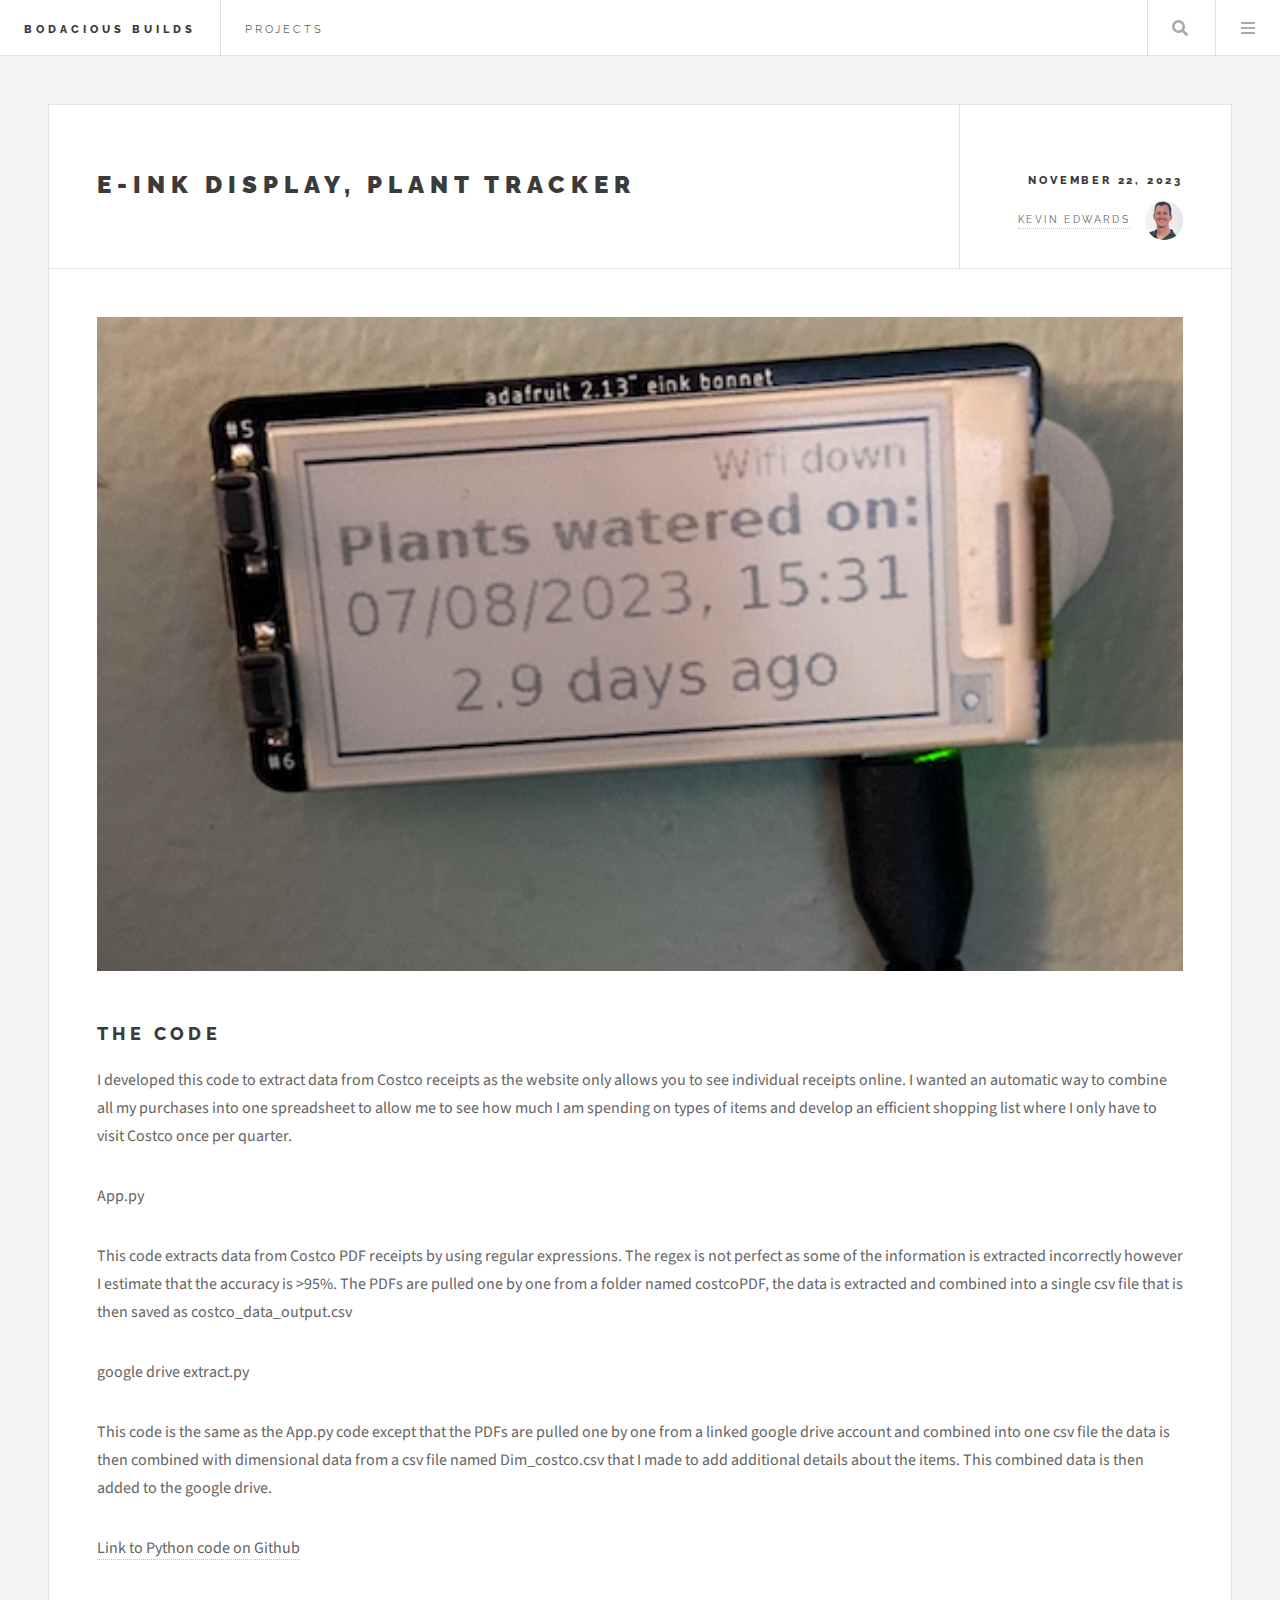
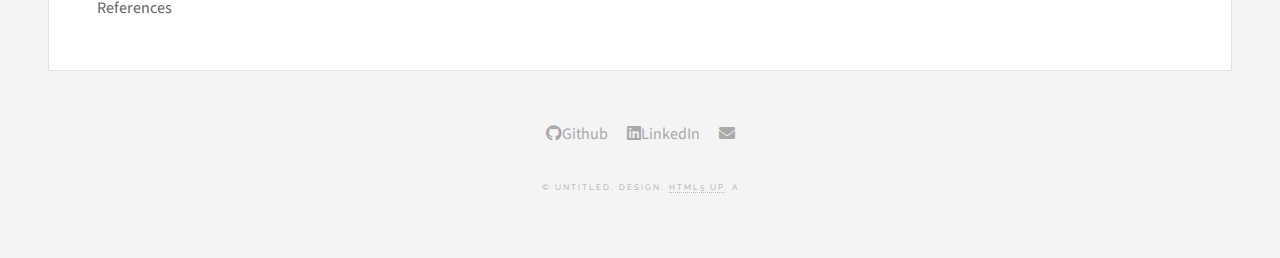
==== commit 49540e20: "Update eink.html" ====
--- a/eink.html
+++ b/eink.html
@@ -6,7 +6,7 @@
 -->
 <html>
 	<head>
-		<title>PDF Data Extraction</title>
+		<title>E-Ink display, Plant Tracker</title>
 		<meta charset="utf-8" />
 		<meta name="viewport" content="width=device-width, initial-scale=1, user-scalable=no" />
 		<link rel="stylesheet" href="assets2/css/main.css" />
@@ -99,7 +99,7 @@
 							<article class="post">
 								<header>
 									<div class="title">
-										<h2><a href="#">PDF Data Extraction</a></h2>
+										<h2><a href="#">E-Ink Display, Plant Tracker</a></h2>
 										
 									</div>
 									<div class="meta">
@@ -111,7 +111,7 @@
 								<h2>Functionality</h2>
 								<p> The new design functioned by the trick-or-treater pressing the button for the candy they wanted and the conveyor belt activated to dispense the candy to the ramp which would then fall in to the trick-or-treater's hand or bag. The button also updated the graph shown on the ipad. The LED lights did a chase pattern that was not tied to the buttons at all. It just cycled through the color spectrum in a loop. Also, as you may have already noticed, I ran out of white filament and replaced it with black for the nerds conveyor belt holder.</p> <h2>The Build</h2>
 								<span class="image featured"><img src="images/2021_conveyor2.JPG" alt="" /></span> -->
-                                <span class="image featured"><img src="images/pdf_to_excel.png"  alt="" /></span>
+                                <span class="image featured"><img src="images/eink.png"  alt="" /></span>
 									<h2>The Code</h2>
 										<p>I developed this code to extract data from Costco receipts as the website only allows you to see individual receipts online. I wanted an automatic way to combine all my purchases into one spreadsheet to allow me to see how much I am spending on types of items and develop an efficient shopping list where I only have to visit Costco once per quarter.</p>
 								<p>App.py</p>
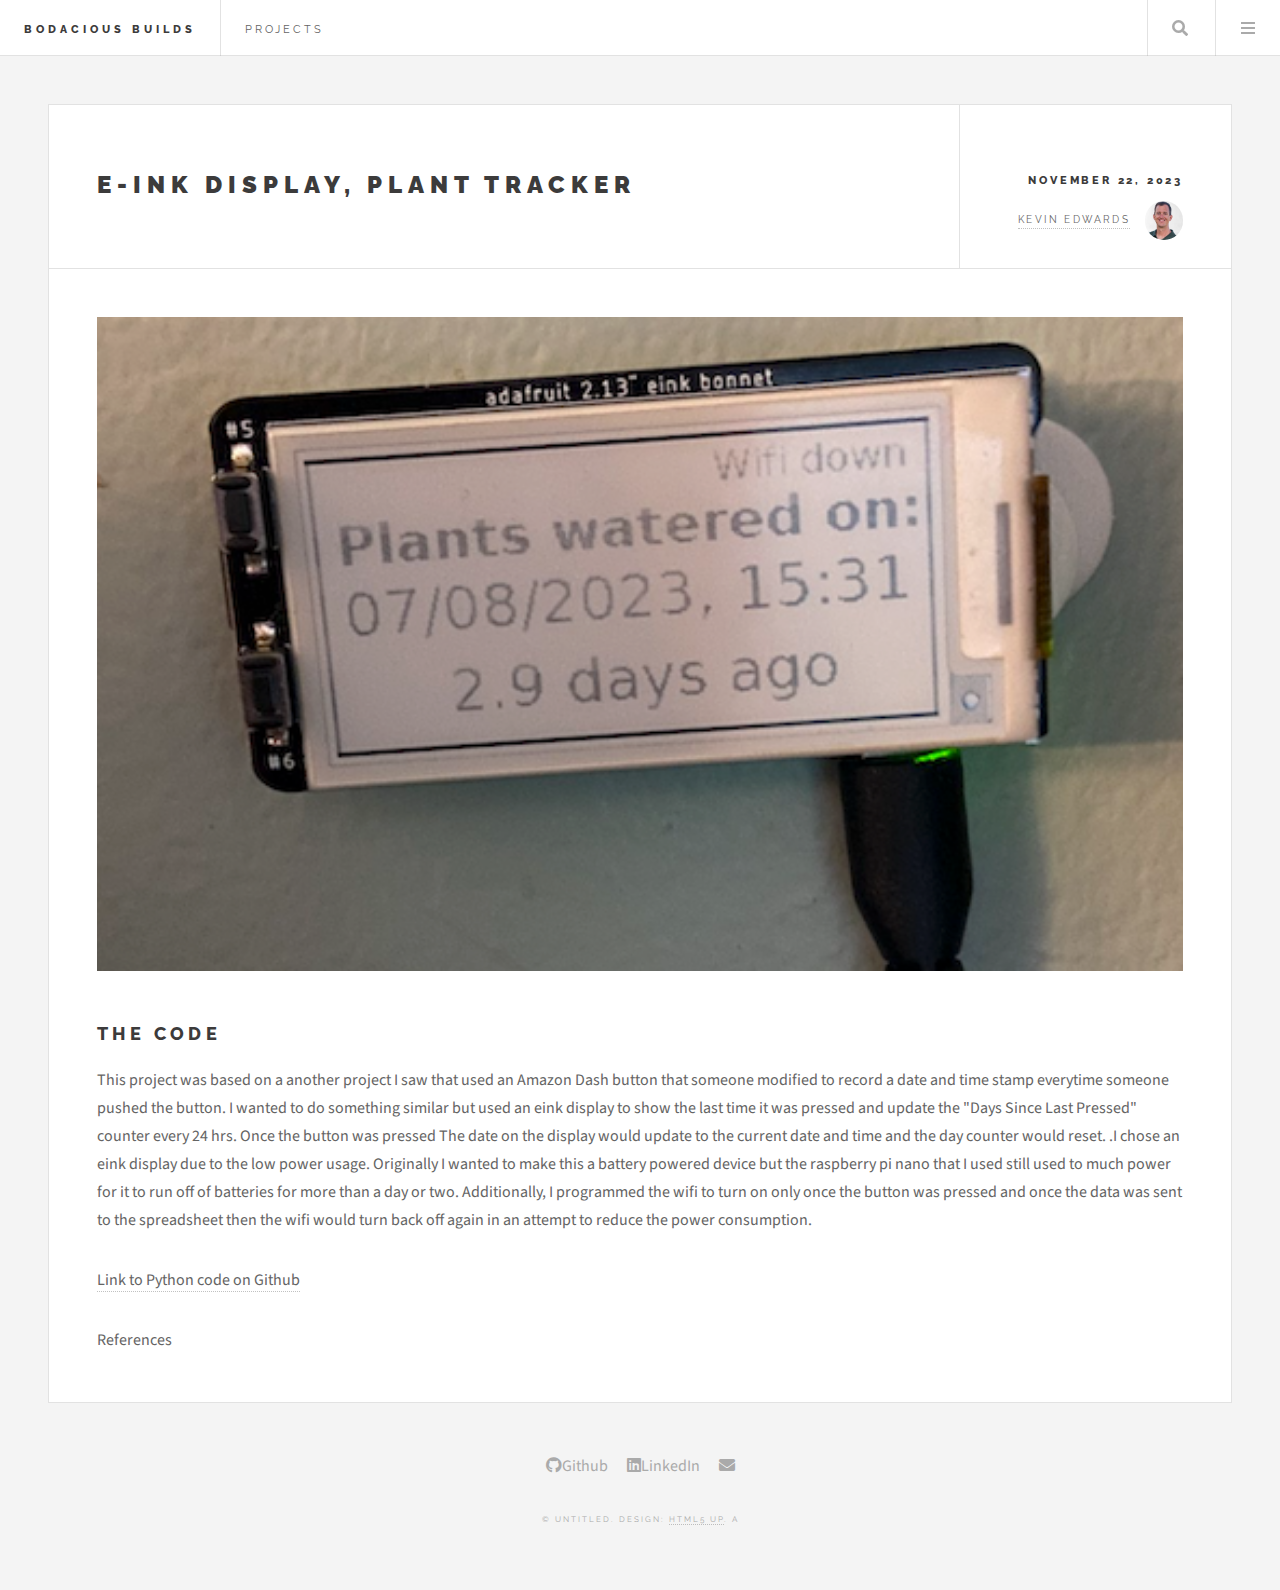
==== commit 3d7ace48: "Update eink.html" ====
--- a/eink.html
+++ b/eink.html
@@ -113,15 +113,11 @@
 								<span class="image featured"><img src="images/2021_conveyor2.JPG" alt="" /></span> -->
                                 <span class="image featured"><img src="images/eink.png"  alt="" /></span>
 									<h2>The Code</h2>
-										<p>I developed this code to extract data from Costco receipts as the website only allows you to see individual receipts online. I wanted an automatic way to combine all my purchases into one spreadsheet to allow me to see how much I am spending on types of items and develop an efficient shopping list where I only have to visit Costco once per quarter.</p>
-								<p>App.py</p>
-<p>This code extracts data from Costco PDF receipts by using regular expressions. The regex is not perfect as some of the information is extracted incorrectly however I estimate that the accuracy is >95%. The PDFs are pulled one by one from a folder named costcoPDF, the data is extracted and combined into a single csv file that is then saved as costco_data_output.csv
-</p>
-								<p>
-google drive extract.py</p>
-<p>
-This code is the same as the App.py code except that the PDFs are pulled one by one from a linked google drive account and combined into one csv file the data is then combined with dimensional data from a csv file named Dim_costco.csv that I made to add additional details about the items. This combined data is then added to the google drive. </p>
-									<p><a href="https://github.com/kedwards0107/costco_receipt">Link to Python code on Github</a></p>
+										<p>This project was based on a another project I saw that used an Amazon Dash button that someone modified to record a date and time stamp everytime someone pushed the button. I wanted to do something similar but used an eink display to show the last time it was pressed and update the "Days Since Last Pressed" counter every 24 hrs. Once the button was pressed
+										The date on the display would update to the current date and time and the day counter would reset. .I chose an eink display due to the low power usage. Originally I wanted to make this a battery powered device but the raspberry pi nano that I used still used to much power for it to run off of batteries for more than a day or two. Additionally, I programmed the wifi to turn on only once the button was
+										pressed and once the data was sent to the spreadsheet then the wifi would turn back off again in an attempt to reduce the power consumption.</p>
+								
+									<p><a href="https://github.com/kedwards0107/eink">Link to Python code on Github</a></p>
 								<p> References </p>
 									
 
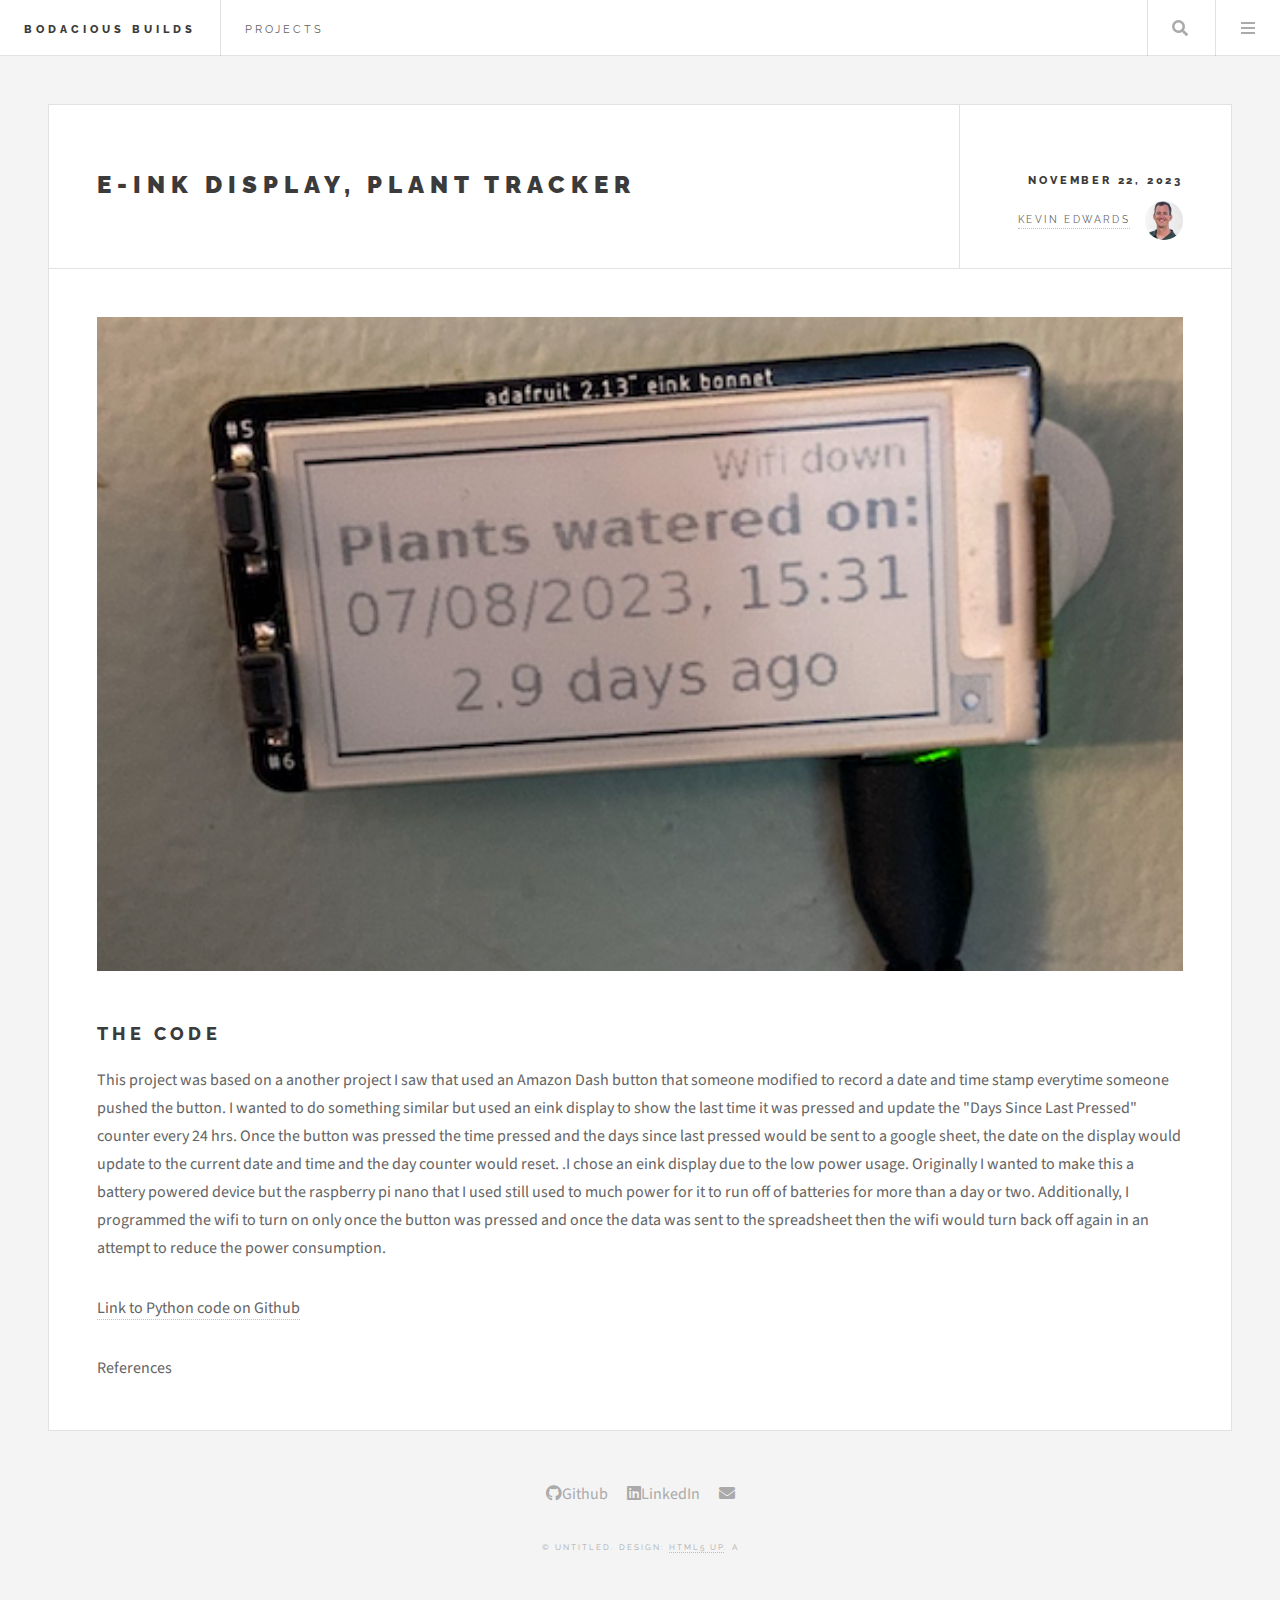
==== commit f405fa26: "Update eink.html" ====
--- a/eink.html
+++ b/eink.html
@@ -114,7 +114,7 @@
                                 <span class="image featured"><img src="images/eink.png"  alt="" /></span>
 									<h2>The Code</h2>
 										<p>This project was based on a another project I saw that used an Amazon Dash button that someone modified to record a date and time stamp everytime someone pushed the button. I wanted to do something similar but used an eink display to show the last time it was pressed and update the "Days Since Last Pressed" counter every 24 hrs. Once the button was pressed
-										The date on the display would update to the current date and time and the day counter would reset. .I chose an eink display due to the low power usage. Originally I wanted to make this a battery powered device but the raspberry pi nano that I used still used to much power for it to run off of batteries for more than a day or two. Additionally, I programmed the wifi to turn on only once the button was
+										the time pressed and the days since last pressed would be sent to a google sheet, the date on the display would update to the current date and time and the day counter would reset. .I chose an eink display due to the low power usage. Originally I wanted to make this a battery powered device but the raspberry pi nano that I used still used to much power for it to run off of batteries for more than a day or two. Additionally, I programmed the wifi to turn on only once the button was
 										pressed and once the data was sent to the spreadsheet then the wifi would turn back off again in an attempt to reduce the power consumption.</p>
 								
 									<p><a href="https://github.com/kedwards0107/eink">Link to Python code on Github</a></p>
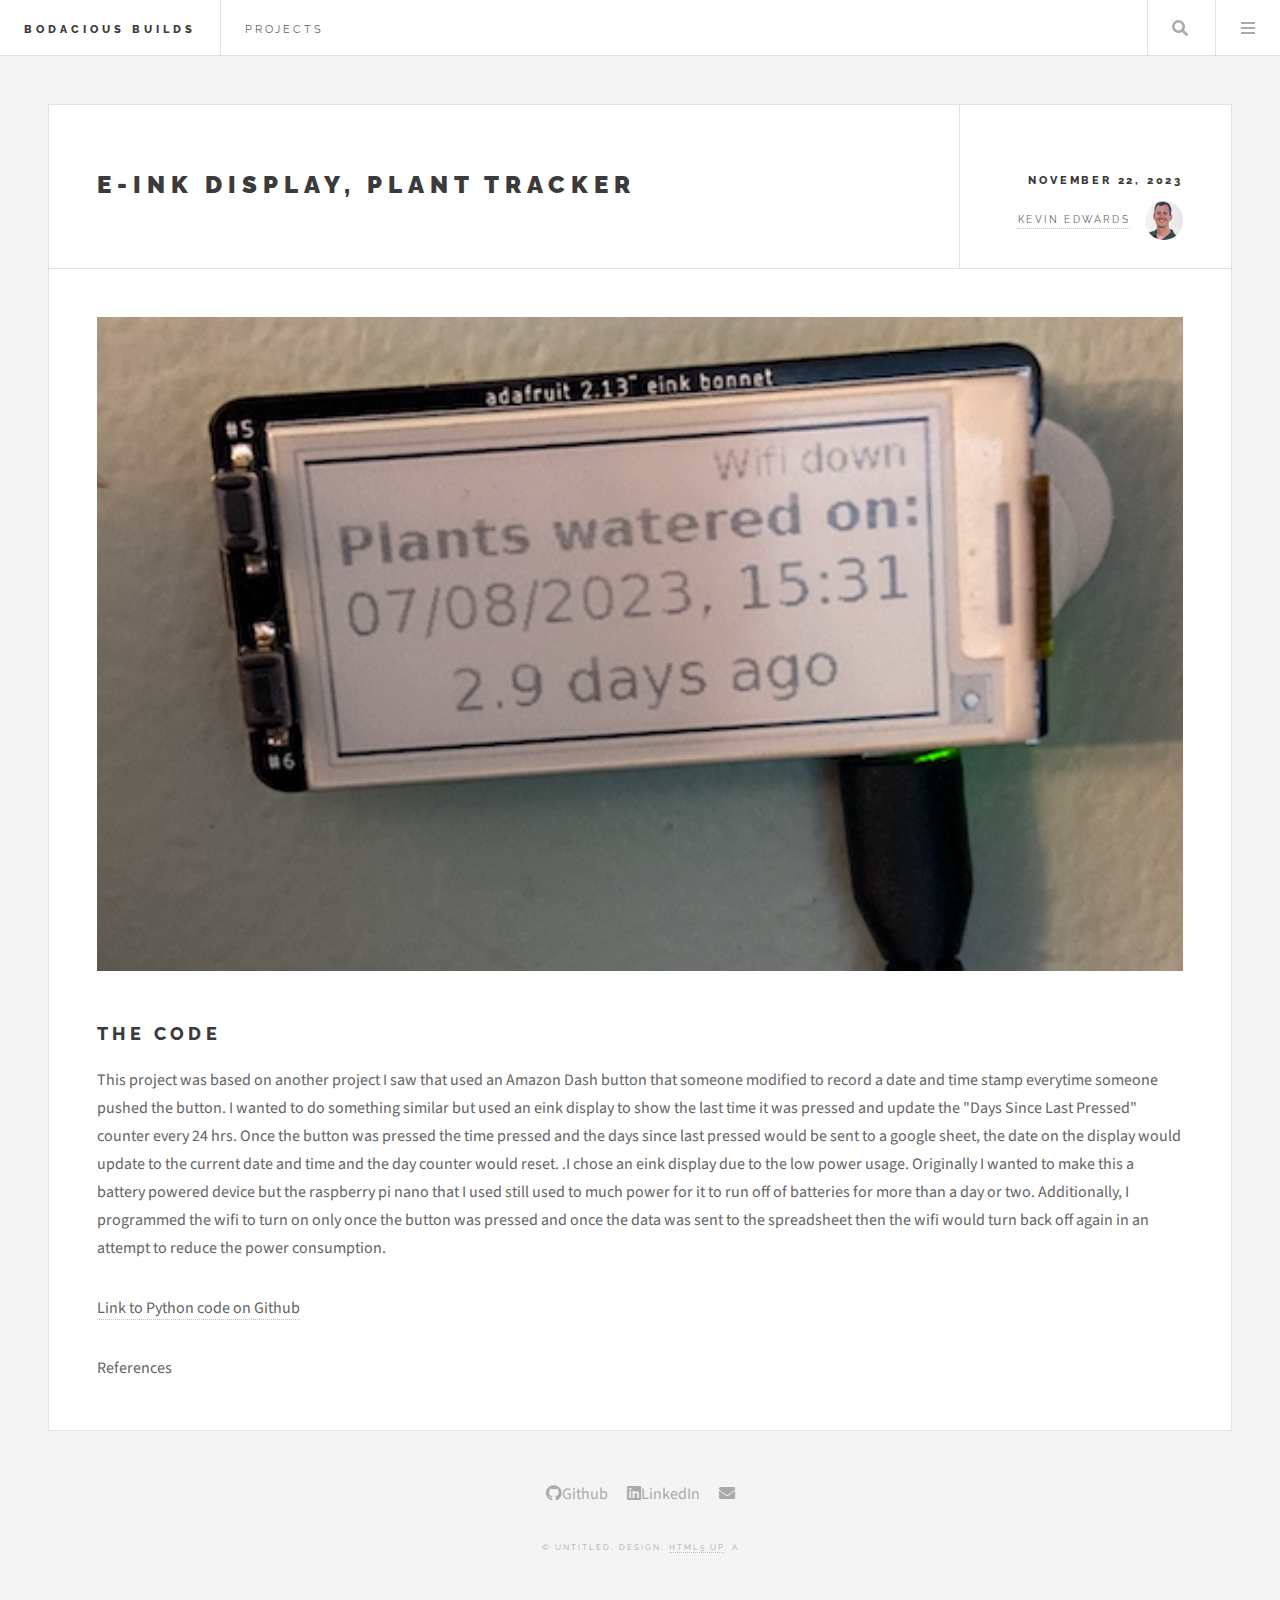
==== commit 63d6d8c9: "Update eink.html" ====
--- a/eink.html
+++ b/eink.html
@@ -113,7 +113,7 @@
 								<span class="image featured"><img src="images/2021_conveyor2.JPG" alt="" /></span> -->
                                 <span class="image featured"><img src="images/eink.png"  alt="" /></span>
 									<h2>The Code</h2>
-										<p>This project was based on a another project I saw that used an Amazon Dash button that someone modified to record a date and time stamp everytime someone pushed the button. I wanted to do something similar but used an eink display to show the last time it was pressed and update the "Days Since Last Pressed" counter every 24 hrs. Once the button was pressed
+										<p>This project was based on another project I saw that used an Amazon Dash button that someone modified to record a date and time stamp everytime someone pushed the button. I wanted to do something similar but used an eink display to show the last time it was pressed and update the "Days Since Last Pressed" counter every 24 hrs. Once the button was pressed
 										the time pressed and the days since last pressed would be sent to a google sheet, the date on the display would update to the current date and time and the day counter would reset. .I chose an eink display due to the low power usage. Originally I wanted to make this a battery powered device but the raspberry pi nano that I used still used to much power for it to run off of batteries for more than a day or two. Additionally, I programmed the wifi to turn on only once the button was
 										pressed and once the data was sent to the spreadsheet then the wifi would turn back off again in an attempt to reduce the power consumption.</p>
 								
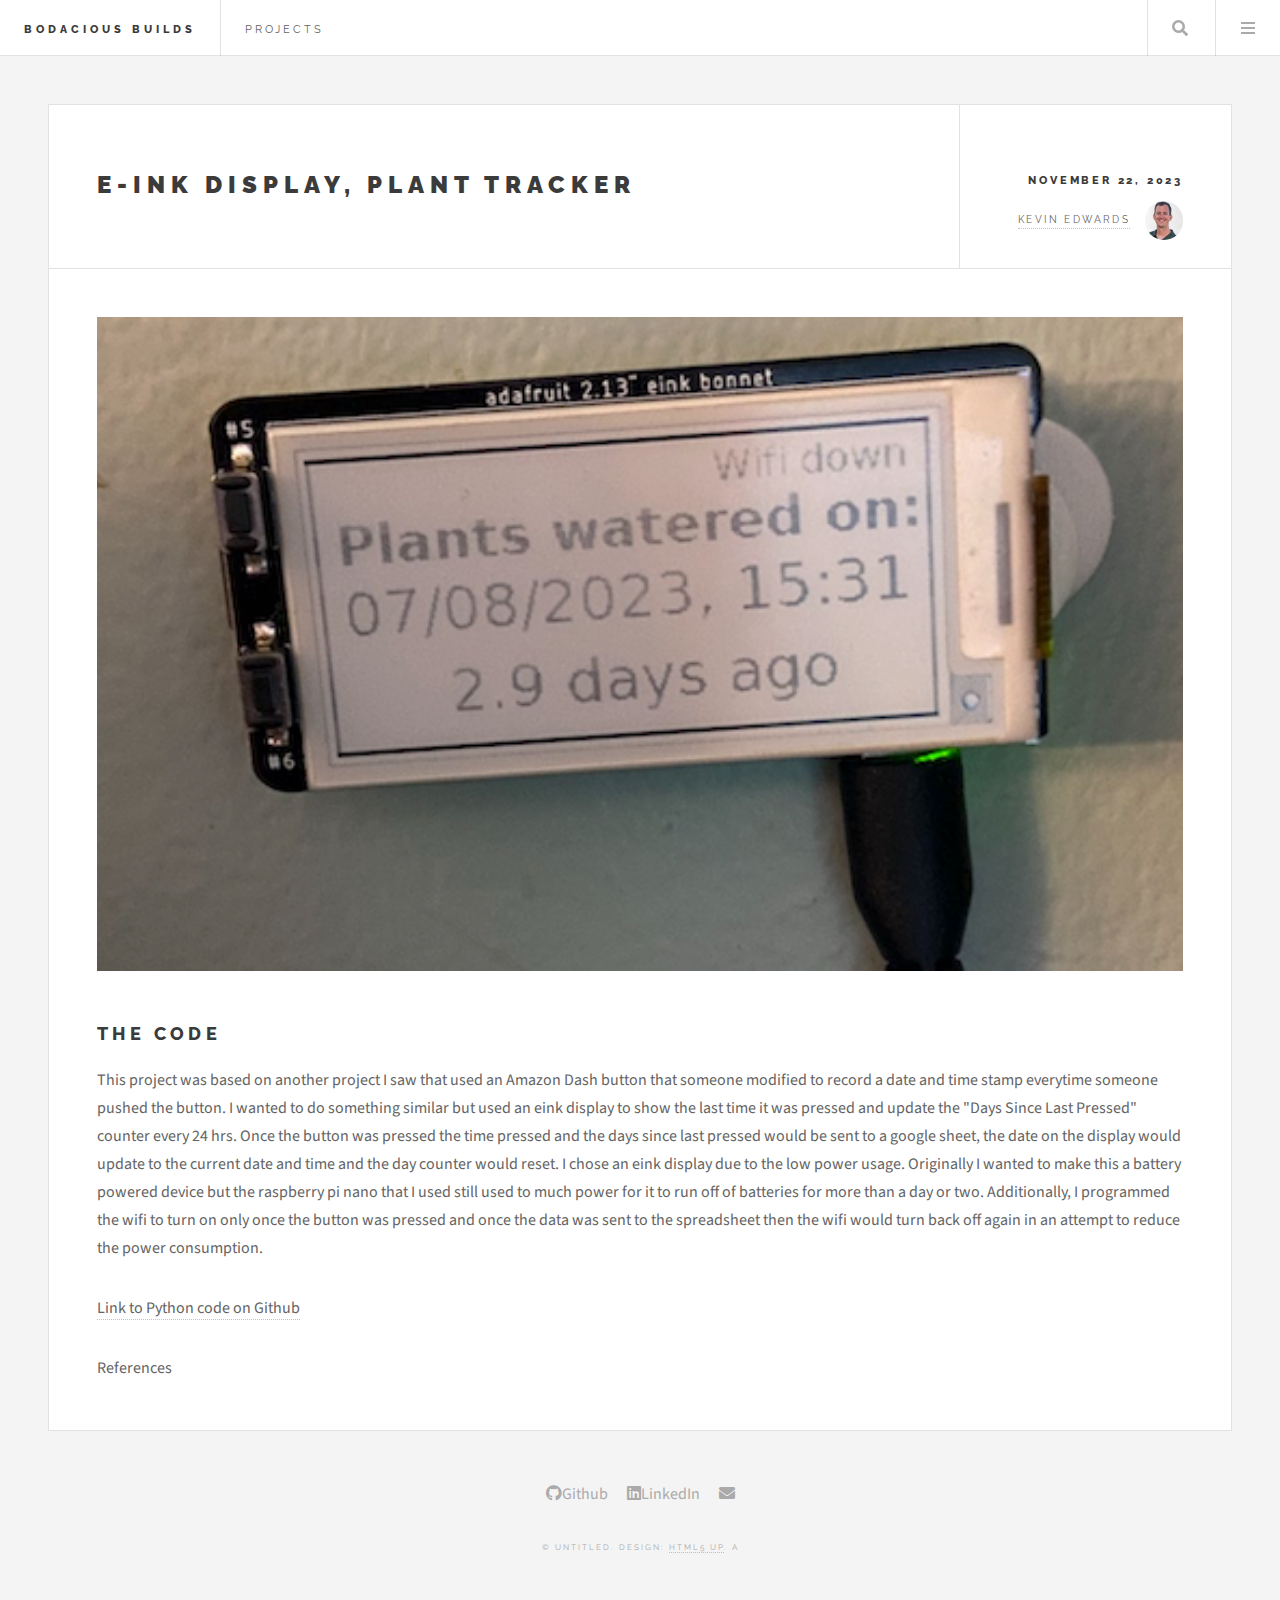
==== commit 4430340d: "Update eink.html" ====
--- a/eink.html
+++ b/eink.html
@@ -114,7 +114,7 @@
                                 <span class="image featured"><img src="images/eink.png"  alt="" /></span>
 									<h2>The Code</h2>
 										<p>This project was based on another project I saw that used an Amazon Dash button that someone modified to record a date and time stamp everytime someone pushed the button. I wanted to do something similar but used an eink display to show the last time it was pressed and update the "Days Since Last Pressed" counter every 24 hrs. Once the button was pressed
-										the time pressed and the days since last pressed would be sent to a google sheet, the date on the display would update to the current date and time and the day counter would reset. .I chose an eink display due to the low power usage. Originally I wanted to make this a battery powered device but the raspberry pi nano that I used still used to much power for it to run off of batteries for more than a day or two. Additionally, I programmed the wifi to turn on only once the button was
+										the time pressed and the days since last pressed would be sent to a google sheet, the date on the display would update to the current date and time and the day counter would reset. I chose an eink display due to the low power usage. Originally I wanted to make this a battery powered device but the raspberry pi nano that I used still used to much power for it to run off of batteries for more than a day or two. Additionally, I programmed the wifi to turn on only once the button was
 										pressed and once the data was sent to the spreadsheet then the wifi would turn back off again in an attempt to reduce the power consumption.</p>
 								
 									<p><a href="https://github.com/kedwards0107/eink">Link to Python code on Github</a></p>
